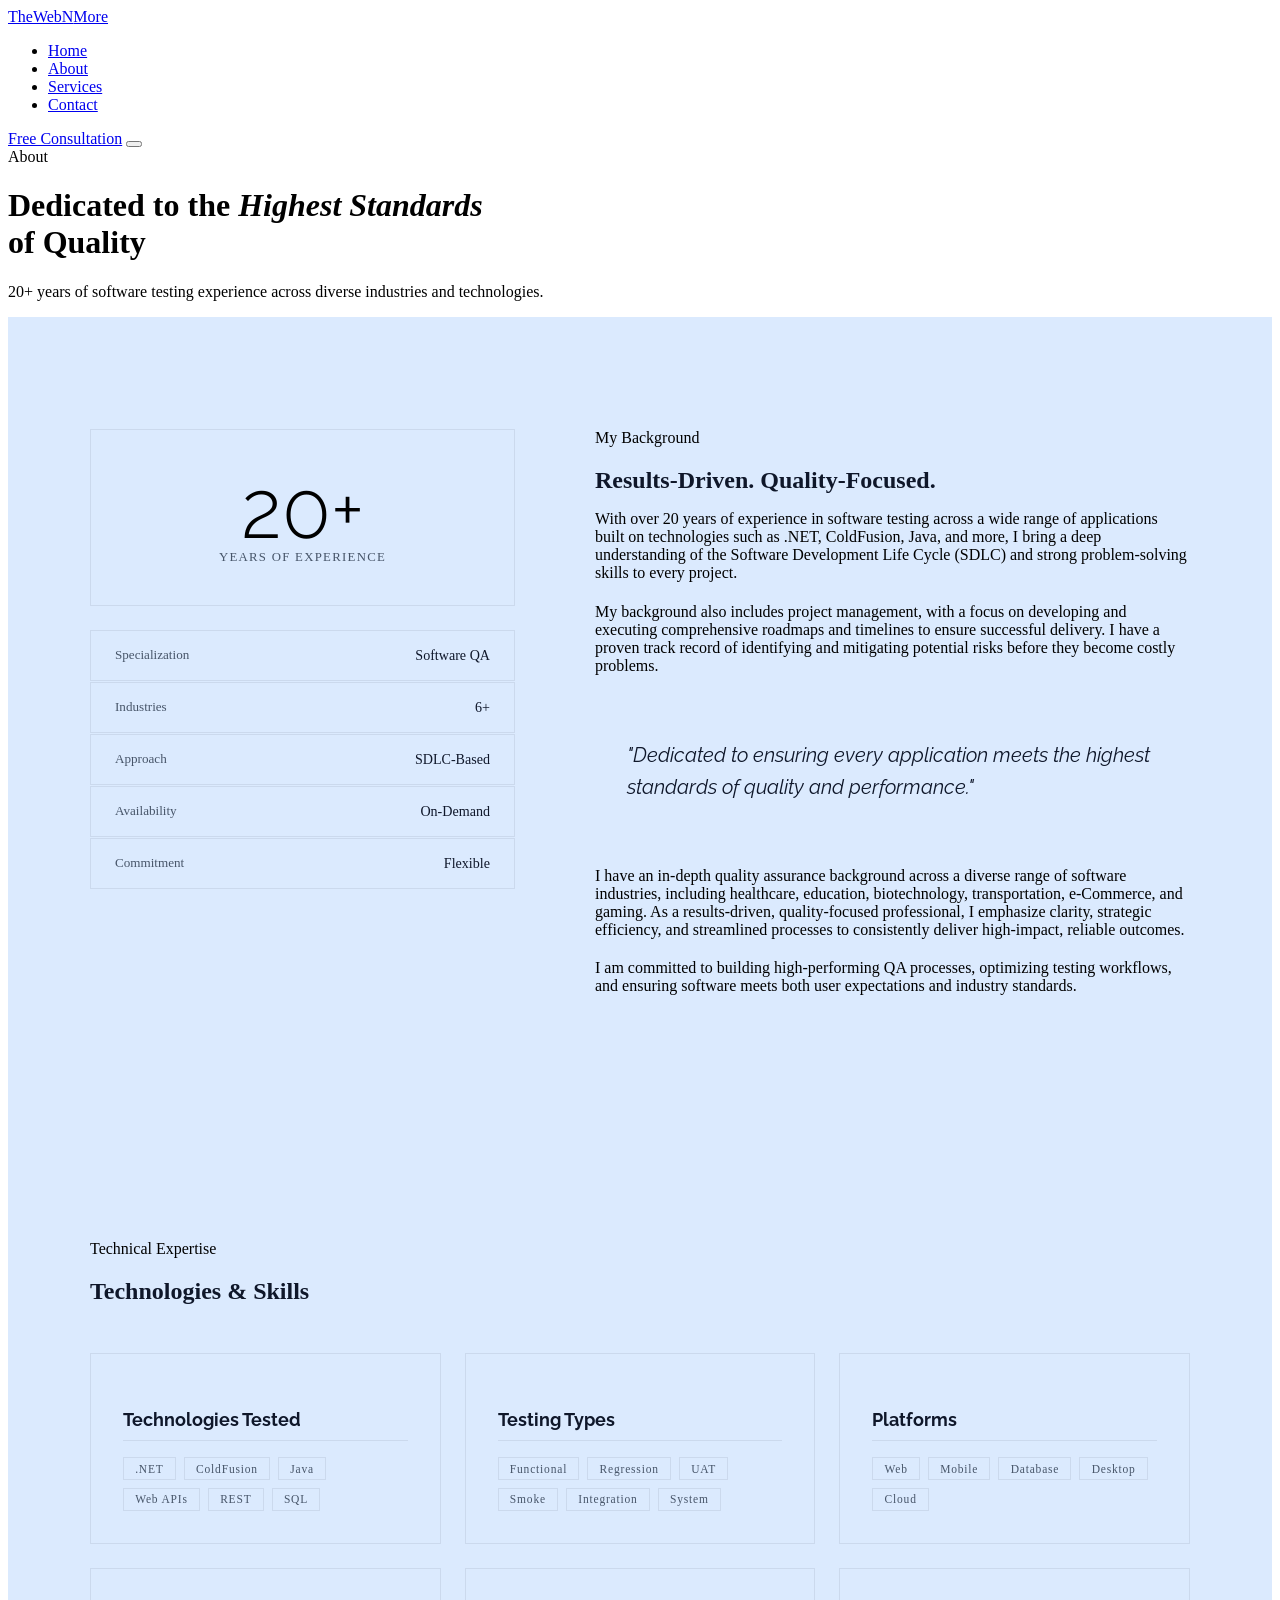
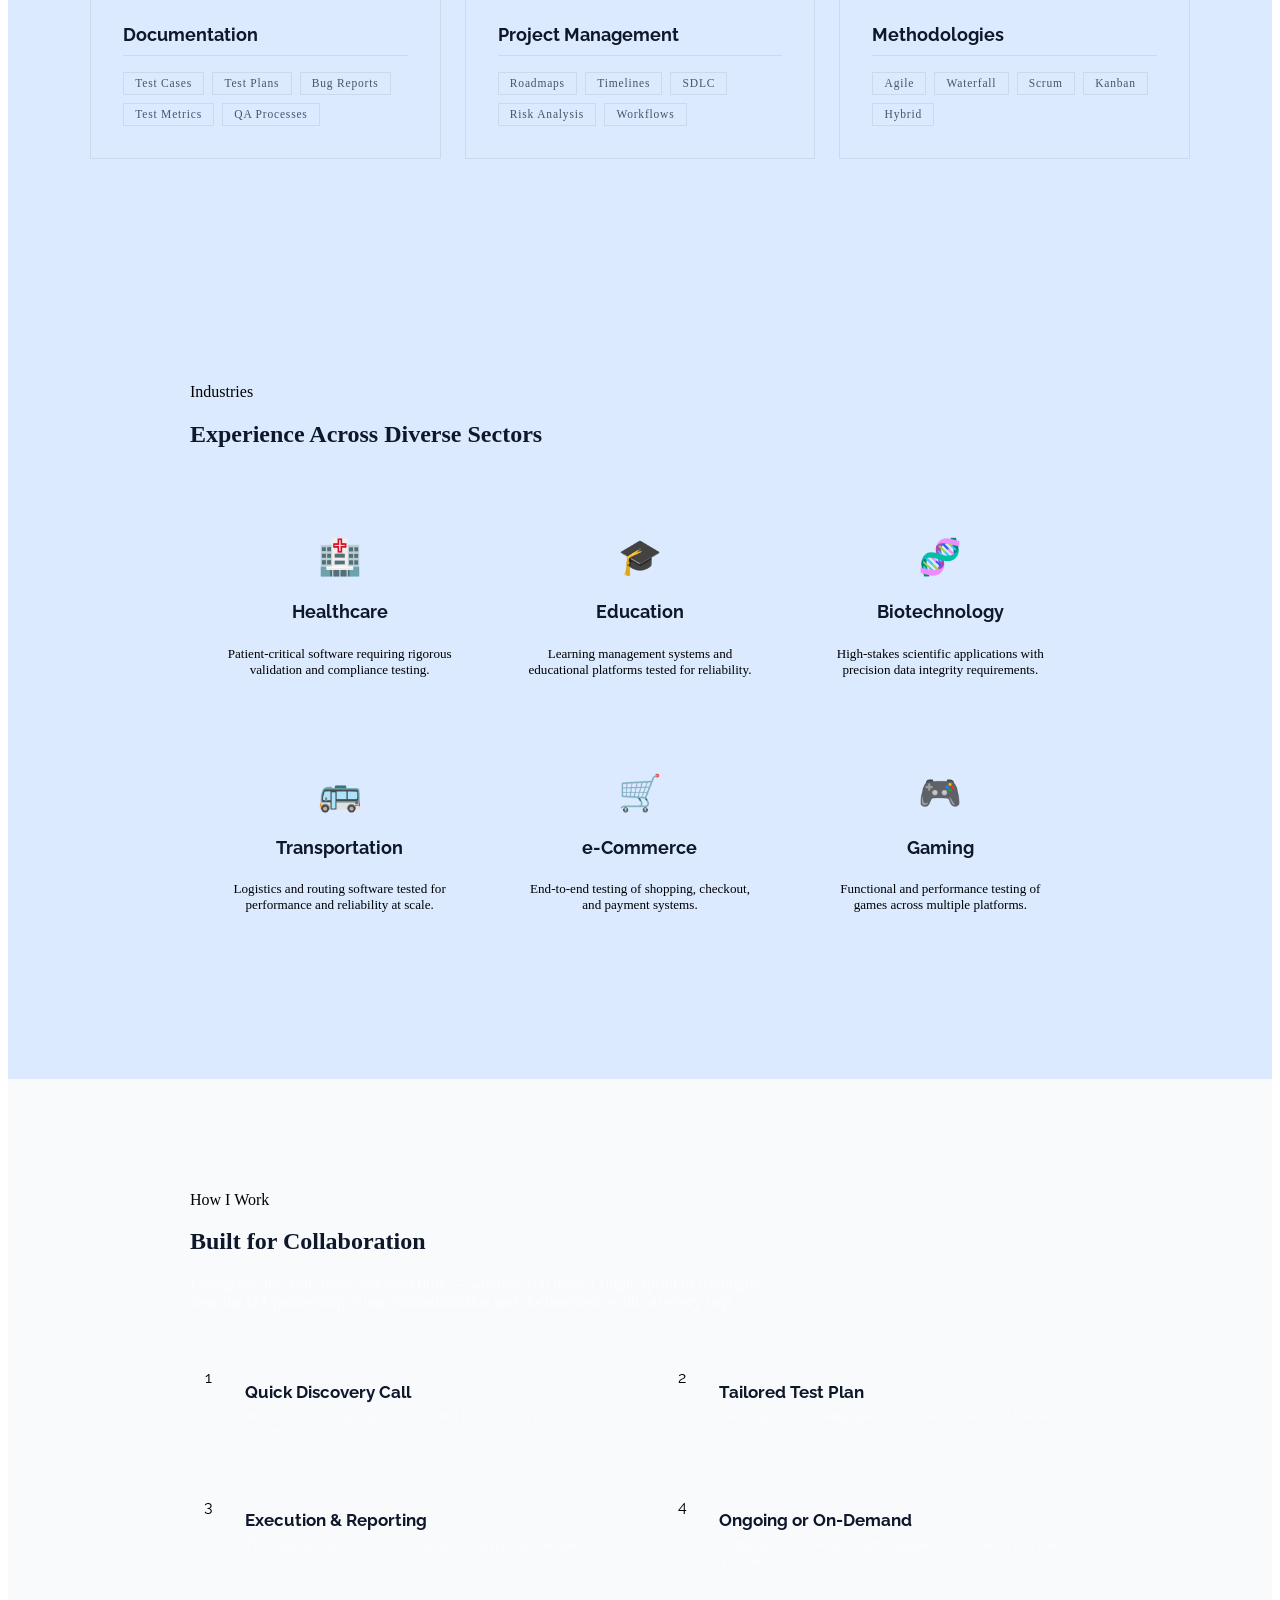
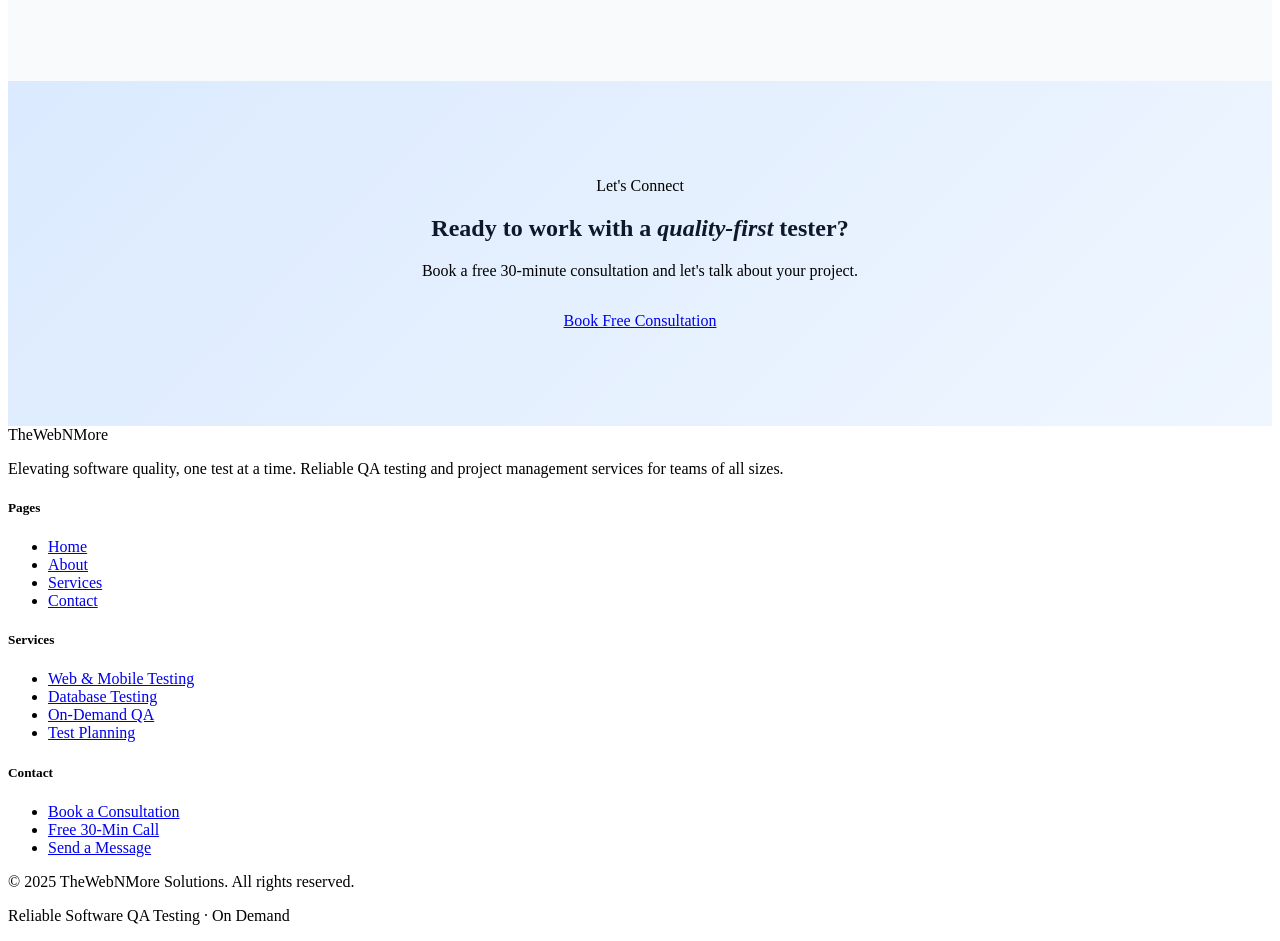
==== about.html @ 15657eac "updated" ====
<!DOCTYPE html>
<html lang="en">
<head>
  <meta charset="UTF-8"/>
  <meta name="viewport" content="width=device-width, initial-scale=1.0"/>
  <title>About | TheWebNMore Solutions</title>
  <meta name="description" content="20+ years of software QA experience across healthcare, education, biotech, e-Commerce, gaming and more."/>
  <link href="https://fonts.googleapis.com/css2?family=Raleway:ital,wght@0,300;0,400;0,600;0,700;1,300;1,400&family=Work+Sans:wght@300;400;500;600&display=swap" rel="stylesheet"/>
  <link rel="stylesheet" href="style.css"/>
  <style>

    /* ── BIO SECTION ── */
    #bio { background: #DBEAFE; padding: 7rem 5%; }
    .bio-grid {
      display: grid; grid-template-columns: 1fr 1.4fr;
      gap: 5rem; align-items: start; max-width: 1100px; margin: 0 auto;
    }
    .bio-aside { position: sticky; top: 100px; }
    .bio-badge {
      background: #DBEAFE;
      border: 1px solid rgba(15,23,42,0.08);
      padding: 2.5rem;
      text-align: center;
    }
    .bio-badge .big-num {
      font-family: 'Raleway', sans-serif;
      font-size: 5rem; font-weight: 300; color: var(--blue); line-height: 1;
    }
    .bio-badge .big-label { font-size: 0.8rem; letter-spacing: 0.1em; text-transform: uppercase; color: #475569; }
    .bio-stats { margin-top: 1.5rem; display: flex; flex-direction: column; gap: 1px; }
    .bio-stat {
      background: #DBEAFE; border: 1px solid rgba(15,23,42,0.08);
      padding: 1rem 1.5rem;
      display: flex; justify-content: space-between; align-items: center;
    }
    .bio-stat-label { font-size: 0.82rem; color: #475569; }
    .bio-stat-val { font-size: 0.88rem; font-weight: 500; color: #0F172A; }

    .bio-main h2 { color: #0F172A; margin-bottom: 0.5rem; }
    .bio-main p { margin-bottom: 1.3rem; }
    .quote-block {
      border-left: 3px solid var(--blue);
      background: #DBEAFE;
      padding: 1.5rem 2rem; margin: 2.5rem 0;
    }
    .quote-block p {
      font-family: 'Raleway', sans-serif;
      font-size: 1.25rem; font-style: italic; color: #0F172A;
      line-height: 1.6; margin: 0;
    }

    /* ── TECH / EXPERTISE ── */
    #expertise { background: #DBEAFE; padding: 7rem 5%; }
    .expertise-inner { max-width: 1100px; margin: 0 auto; }
    .exp-grid {
      display: grid; grid-template-columns: repeat(3, 1fr);
      gap: 1.5rem; margin-top: 3rem;
    }
    .exp-card {
      background: #DBEAFE;
      border: 1px solid rgba(15,23,42,0.08);
      padding: 2rem;
      transition: border-color 0.3s, box-shadow 0.3s;
    }
    .exp-card:hover { border-color: #2563EB; box-shadow: 0 4px 20px rgba(0,0,0,0.08); }
    .exp-card h4 {
      font-family: 'Raleway', sans-serif;
      font-size: 1.1rem; color: #0F172A; margin-bottom: 1rem;
      padding-bottom: 0.6rem; border-bottom: 1px solid rgba(15,23,42,0.08);
    }
    .exp-tags { display: flex; flex-wrap: wrap; gap: 0.5rem; }
    .exp-tag {
      font-size: 0.72rem; letter-spacing: 0.07em;
      background: #DBEAFE; border: 1px solid rgba(15,23,42,0.08);
      color: #475569; padding: 0.28rem 0.7rem;
    }

    /* ── INDUSTRIES ── */
    #industries { background: #DBEAFE; padding: 7rem 5%; }
    .ind-grid {
      display: grid; grid-template-columns: repeat(3, 1fr);
      gap: 1px; background: var(--border-grey);
      margin-top: 3rem; max-width: 900px;
    }
    .ind-card {
      background: #DBEAFE; padding: 2.5rem 2rem; text-align: center;
      transition: background 0.3s;
    }
    .ind-card:hover { background: #DBEAFE; }
    .ind-icon { font-size: 2.2rem; display: block; margin-bottom: 0.8rem; }
    .ind-card h4 { font-family: 'Raleway', sans-serif; font-size: 1.1rem; color: #0F172A; }
    .ind-card p { font-size: 0.82rem; margin-top: 0.4rem; }

    /* ── COLLABORATION ── */
    #collab { background: #F8FAFC; padding: 7rem 5%; }
    .collab-inner { max-width: 900px; margin: 0 auto; }
    #collab .eyebrow { color: var(--blue); }
    #collab h2 { color: #0F172A; }
    #collab .divider { background: linear-gradient(90deg, var(--blue), transparent); }
    .collab-grid { display: grid; grid-template-columns: 1fr 1fr; gap: 3rem; margin-top: 3rem; }
    .collab-item { display: flex; gap: 1.2rem; }
    .collab-dot {
      width: 36px; height: 36px; flex-shrink: 0;
      border: 1px solid var(--blue);
      display: flex; align-items: center; justify-content: center;
      font-family: 'Raleway', sans-serif; font-size: 1rem; color: var(--blue);
    }
    .collab-item h4 { font-family: 'Raleway', sans-serif; font-size: 1.05rem; color: #0F172A; margin-bottom: 0.4rem; }
    .collab-item p { font-size: 0.87rem; color: rgba(255,255,255,0.5); margin: 0; }

    /* ── CTA ── */
    .about-cta {
      background: linear-gradient(135deg, #DBEAFE, #EFF6FF);
      border-top: 1px solid var(--border);
      padding: 6rem 5%; text-align: center;
    }
    .about-cta h2 { color: #0F172A; }
    .about-cta h2 span { color: var(--blue); font-style: italic; }
    .about-cta p { margin: 1rem auto 2rem; max-width: 520px; }

    @media (max-width: 900px) {
      .bio-grid { grid-template-columns: 1fr; }
      .bio-aside { position: static; }
      .exp-grid, .ind-grid { grid-template-columns: 1fr 1fr; }
      .collab-grid { grid-template-columns: 1fr; }
    }
    @media (max-width: 600px) {
      .exp-grid, .ind-grid { grid-template-columns: 1fr; }
    }
  </style>
</head>
<body>

<!-- NAV -->
<nav id="main-nav">
  <a href="index.html" class="nav-logo">TheWebN<span>More</span></a>
  <ul class="nav-links" id="nav-links">
    <li><a href="index.html">Home</a></li>
    <li><a href="about.html" class="active">About</a></li>
    <li><a href="services.html">Services</a></li>
    <li><a href="contact.html">Contact</a></li>
  </ul>
  <a href="contact.html" class="nav-cta">Free Consultation</a>
  <button class="nav-toggle" id="nav-toggle" aria-label="Toggle menu">
    <span></span><span></span><span></span>
  </button>
</nav>

<!-- PAGE HERO -->
<div class="page-hero">
  <div class="page-hero-content container">
    <span class="eyebrow">About</span>
    <h1>Dedicated to the <em>Highest Standards</em><br>of Quality</h1>
    <p>20+ years of software testing experience across diverse industries and technologies.</p>
  </div>
</div>

<!-- BIO -->
<section id="bio">
  <div class="bio-grid">
    <div class="bio-aside fade-up">
      <div class="bio-badge">
        <div class="big-num">20+</div>
        <div class="big-label">Years of Experience</div>
      </div>
      <div class="bio-stats">
        <div class="bio-stat">
          <span class="bio-stat-label">Specialization</span>
          <span class="bio-stat-val">Software QA</span>
        </div>
        <div class="bio-stat">
          <span class="bio-stat-label">Industries</span>
          <span class="bio-stat-val">6+</span>
        </div>
        <div class="bio-stat">
          <span class="bio-stat-label">Approach</span>
          <span class="bio-stat-val">SDLC-Based</span>
        </div>
        <div class="bio-stat">
          <span class="bio-stat-label">Availability</span>
          <span class="bio-stat-val">On-Demand</span>
        </div>
        <div class="bio-stat">
          <span class="bio-stat-label">Commitment</span>
          <span class="bio-stat-val">Flexible</span>
        </div>
      </div>
    </div>

    <div class="bio-main fade-up">
      <span class="eyebrow">My Background</span>
      <h2>Results-Driven. Quality-Focused.</h2>
      <div class="divider"></div>
      <p>
        With over 20 years of experience in software testing across a wide range of applications
        built on technologies such as .NET, ColdFusion, Java, and more, I bring a deep
        understanding of the Software Development Life Cycle (SDLC) and strong problem-solving
        skills to every project.
      </p>
      <p>
        My background also includes project management, with a focus on developing and executing
        comprehensive roadmaps and timelines to ensure successful delivery. I have a proven track
        record of identifying and mitigating potential risks before they become costly problems.
      </p>
      <div class="quote-block">
        <p>"Dedicated to ensuring every application meets the highest standards of quality and performance."</p>
      </div>
      <p>
        I have an in-depth quality assurance background across a diverse range of software
        industries, including healthcare, education, biotechnology, transportation, e-Commerce,
        and gaming. As a results-driven, quality-focused professional, I emphasize clarity,
        strategic efficiency, and streamlined processes to consistently deliver high-impact,
        reliable outcomes.
      </p>
      <p>
        I am committed to building high-performing QA processes, optimizing testing workflows,
        and ensuring software meets both user expectations and industry standards.
      </p>
    </div>
  </div>
</section>

<!-- EXPERTISE -->
<section id="expertise">
  <div class="expertise-inner">
    <span class="eyebrow">Technical Expertise</span>
    <h2 style="color:#0F172A;">Technologies &amp; Skills</h2>
    <div class="divider"></div>
    <div class="exp-grid">
      <div class="exp-card fade-up">
        <h4>Technologies Tested</h4>
        <div class="exp-tags">
          <span class="exp-tag">.NET</span>
          <span class="exp-tag">ColdFusion</span>
          <span class="exp-tag">Java</span>
          <span class="exp-tag">Web APIs</span>
          <span class="exp-tag">REST</span>
          <span class="exp-tag">SQL</span>
        </div>
      </div>
      <div class="exp-card fade-up">
        <h4>Testing Types</h4>
        <div class="exp-tags">
          <span class="exp-tag">Functional</span>
          <span class="exp-tag">Regression</span>
          <span class="exp-tag">UAT</span>
          <span class="exp-tag">Smoke</span>
          <span class="exp-tag">Integration</span>
          <span class="exp-tag">System</span>
        </div>
      </div>
      <div class="exp-card fade-up">
        <h4>Platforms</h4>
        <div class="exp-tags">
          <span class="exp-tag">Web</span>
          <span class="exp-tag">Mobile</span>
          <span class="exp-tag">Database</span>
          <span class="exp-tag">Desktop</span>
          <span class="exp-tag">Cloud</span>
        </div>
      </div>
      <div class="exp-card fade-up">
        <h4>Documentation</h4>
        <div class="exp-tags">
          <span class="exp-tag">Test Cases</span>
          <span class="exp-tag">Test Plans</span>
          <span class="exp-tag">Bug Reports</span>
          <span class="exp-tag">Test Metrics</span>
          <span class="exp-tag">QA Processes</span>
        </div>
      </div>
      <div class="exp-card fade-up">
        <h4>Project Management</h4>
        <div class="exp-tags">
          <span class="exp-tag">Roadmaps</span>
          <span class="exp-tag">Timelines</span>
          <span class="exp-tag">SDLC</span>
          <span class="exp-tag">Risk Analysis</span>
          <span class="exp-tag">Workflows</span>
        </div>
      </div>
      <div class="exp-card fade-up">
        <h4>Methodologies</h4>
        <div class="exp-tags">
          <span class="exp-tag">Agile</span>
          <span class="exp-tag">Waterfall</span>
          <span class="exp-tag">Scrum</span>
          <span class="exp-tag">Kanban</span>
          <span class="exp-tag">Hybrid</span>
        </div>
      </div>
    </div>
  </div>
</section>

<!-- INDUSTRIES -->
<section id="industries">
  <div style="max-width:900px; margin:0 auto;">
    <span class="eyebrow">Industries</span>
    <h2 style="color:#0F172A;">Experience Across Diverse Sectors</h2>
    <div class="divider"></div>
    <div class="ind-grid fade-up">
      <div class="ind-card">
        <span class="ind-icon">🏥</span>
        <h4>Healthcare</h4>
        <p>Patient-critical software requiring rigorous validation and compliance testing.</p>
      </div>
      <div class="ind-card">
        <span class="ind-icon">🎓</span>
        <h4>Education</h4>
        <p>Learning management systems and educational platforms tested for reliability.</p>
      </div>
      <div class="ind-card">
        <span class="ind-icon">🧬</span>
        <h4>Biotechnology</h4>
        <p>High-stakes scientific applications with precision data integrity requirements.</p>
      </div>
      <div class="ind-card">
        <span class="ind-icon">🚌</span>
        <h4>Transportation</h4>
        <p>Logistics and routing software tested for performance and reliability at scale.</p>
      </div>
      <div class="ind-card">
        <span class="ind-icon">🛒</span>
        <h4>e-Commerce</h4>
        <p>End-to-end testing of shopping, checkout, and payment systems.</p>
      </div>
      <div class="ind-card">
        <span class="ind-icon">🎮</span>
        <h4>Gaming</h4>
        <p>Functional and performance testing of games across multiple platforms.</p>
      </div>
    </div>
  </div>
</section>

<!-- COLLABORATION -->
<section id="collab">
  <div class="collab-inner">
    <span class="eyebrow">How I Work</span>
    <h2>Built for Collaboration</h2>
    <div class="divider"></div>
    <p style="color:rgba(255,255,255,0.6); max-width:580px;">
      I integrate into your team and workflow — whether you need a single sprint of testing
      or ongoing QA partnership. Clear communication and documented results at every step.
    </p>
    <div class="collab-grid fade-up">
      <div class="collab-item">
        <div class="collab-dot">1</div>
        <div>
          <h4>Quick Discovery Call</h4>
          <p>We discuss your app, goals, stack, and how QA fits into your current process.</p>
        </div>
      </div>
      <div class="collab-item">
        <div class="collab-dot">2</div>
        <div>
          <h4>Tailored Test Plan</h4>
          <p>I develop a test strategy specific to your product and risk areas.</p>
        </div>
      </div>
      <div class="collab-item">
        <div class="collab-dot">3</div>
        <div>
          <h4>Execution &amp; Reporting</h4>
          <p>Thorough testing with clear, actionable bug reports and metrics.</p>
        </div>
      </div>
      <div class="collab-item">
        <div class="collab-dot">4</div>
        <div>
          <h4>Ongoing or On-Demand</h4>
          <p>Continue with weekly/monthly support or call when you need it. You choose.</p>
        </div>
      </div>
    </div>
  </div>
</section>

<!-- CTA -->
<div class="about-cta">
  <span class="eyebrow">Let's Connect</span>
  <h2>Ready to work with a <span>quality-first</span> tester?</h2>
  <p>Book a free 30-minute consultation and let's talk about your project.</p>
  <a href="contact.html" class="btn btn-gold">Book Free Consultation</a>
</div>

<!-- FOOTER -->
<footer>
  <div class="footer-top">
    <div class="footer-brand">
      <div class="nav-logo">TheWebN<span>More</span></div>
      <p>Elevating software quality, one test at a time. Reliable QA testing and project management services for teams of all sizes.</p>
    </div>
    <div class="footer-col">
      <h5>Pages</h5>
      <ul>
        <li><a href="index.html">Home</a></li>
        <li><a href="about.html">About</a></li>
        <li><a href="services.html">Services</a></li>
        <li><a href="contact.html">Contact</a></li>
      </ul>
    </div>
    <div class="footer-col">
      <h5>Services</h5>
      <ul>
        <li><a href="services.html">Web &amp; Mobile Testing</a></li>
        <li><a href="services.html">Database Testing</a></li>
        <li><a href="services.html">On-Demand QA</a></li>
        <li><a href="services.html">Test Planning</a></li>
      </ul>
    </div>
    <div class="footer-col">
      <h5>Contact</h5>
      <ul>
        <li><a href="contact.html">Book a Consultation</a></li>
        <li><a href="contact.html">Free 30-Min Call</a></li>
        <li><a href="contact.html">Send a Message</a></li>
      </ul>
    </div>
  </div>
  <div class="footer-bottom">
    <p>© 2025 TheWebNMore Solutions. All rights reserved.</p>
    <p>Reliable Software QA Testing · On Demand</p>
  </div>
</footer>

<script>
  window.addEventListener('scroll', () => {
    document.getElementById('main-nav').classList.toggle('scrolled', window.scrollY > 30);
  });
  document.getElementById('nav-toggle').addEventListener('click', () => {
    document.getElementById('nav-links').classList.toggle('open');
  });
  const obs = new IntersectionObserver(entries => {
    entries.forEach(e => { if (e.isIntersecting) e.target.classList.add('visible'); });
  }, { threshold: 0.1 });
  document.querySelectorAll('.fade-up').forEach(el => obs.observe(el));
</script>
</body>
</html>
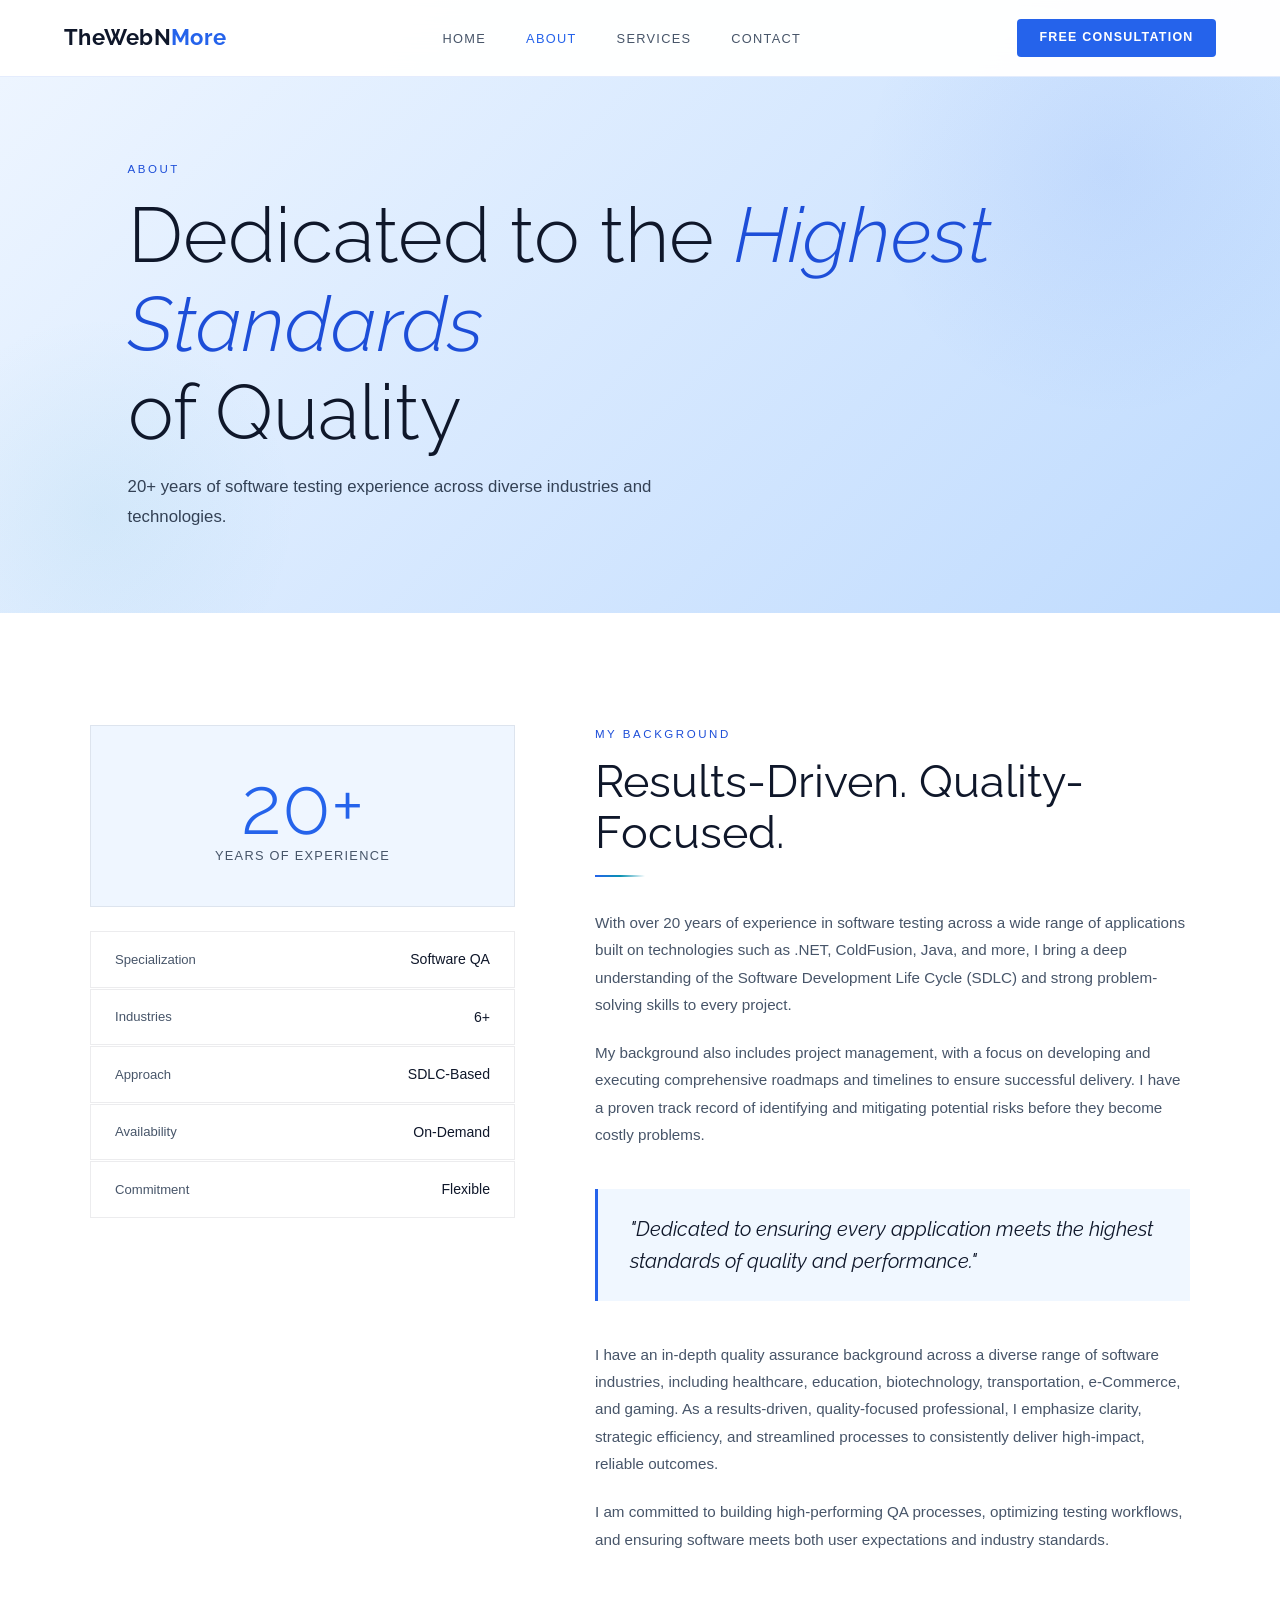
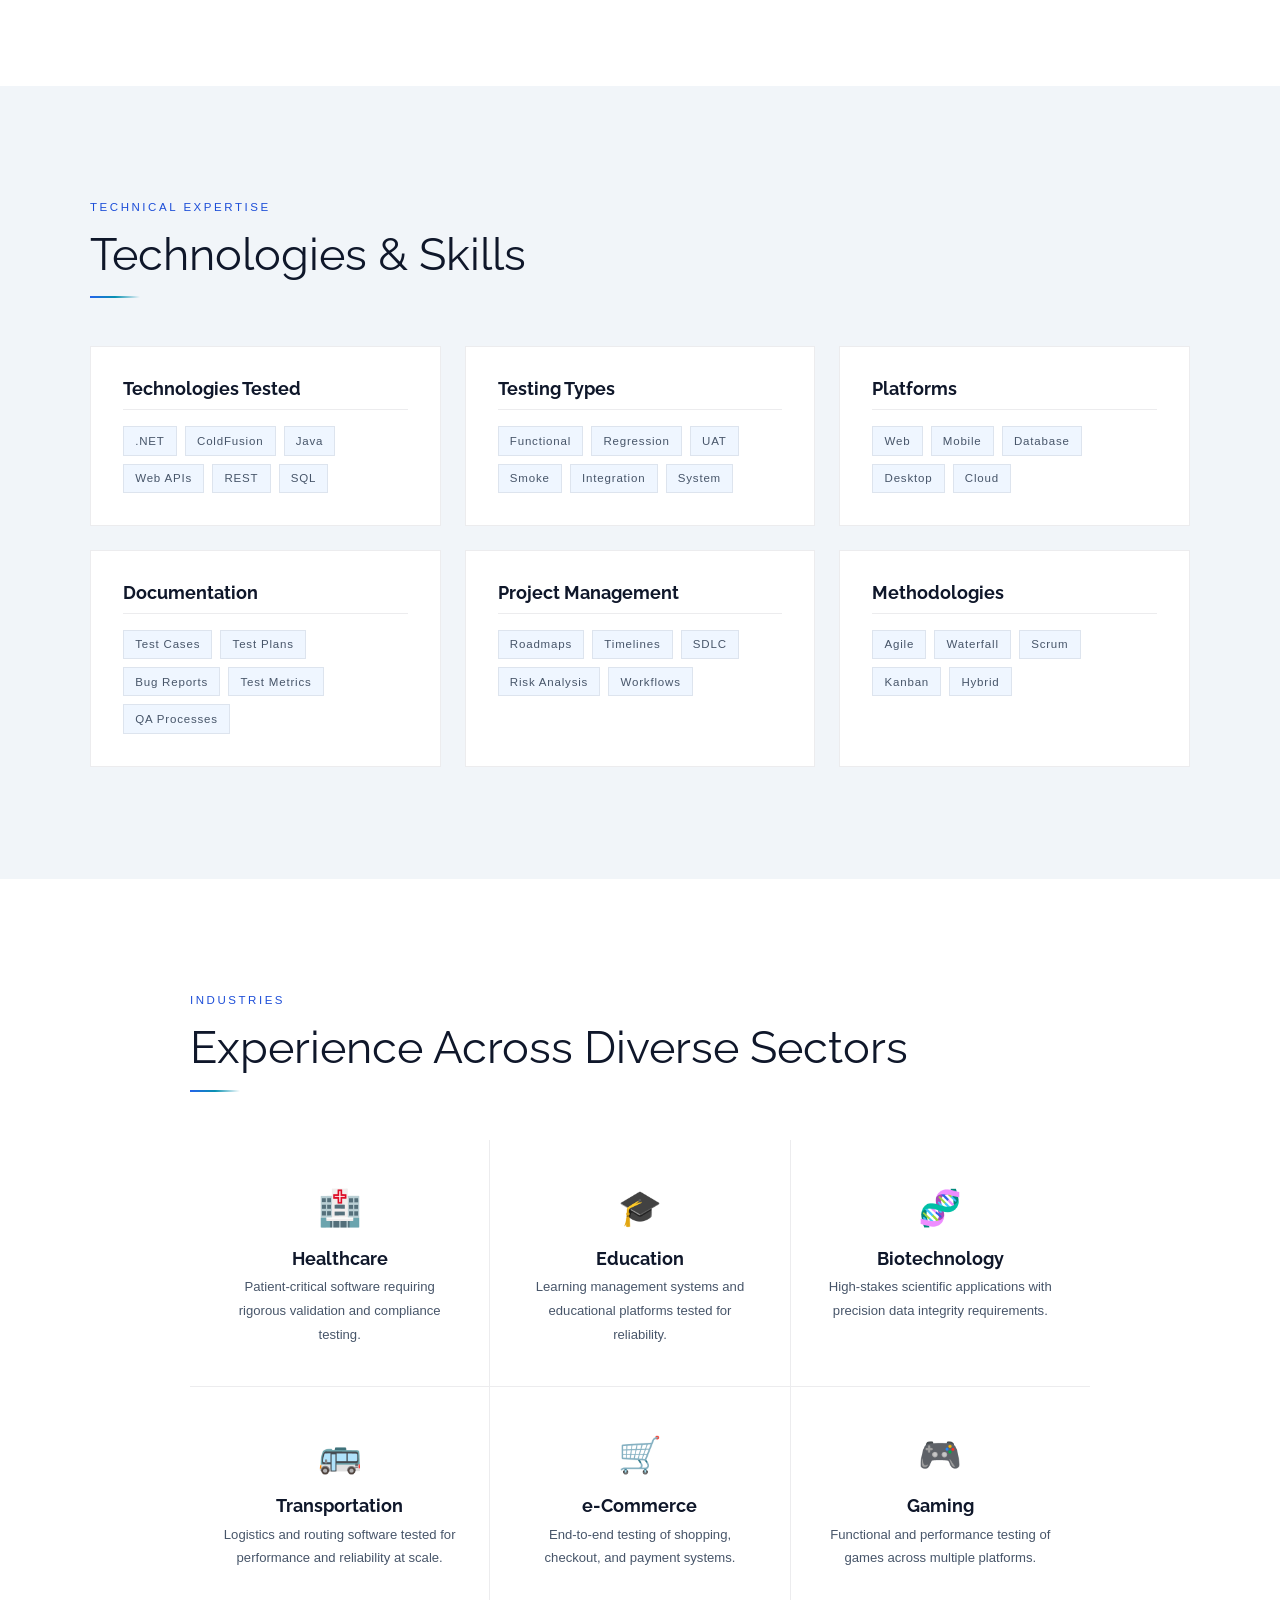
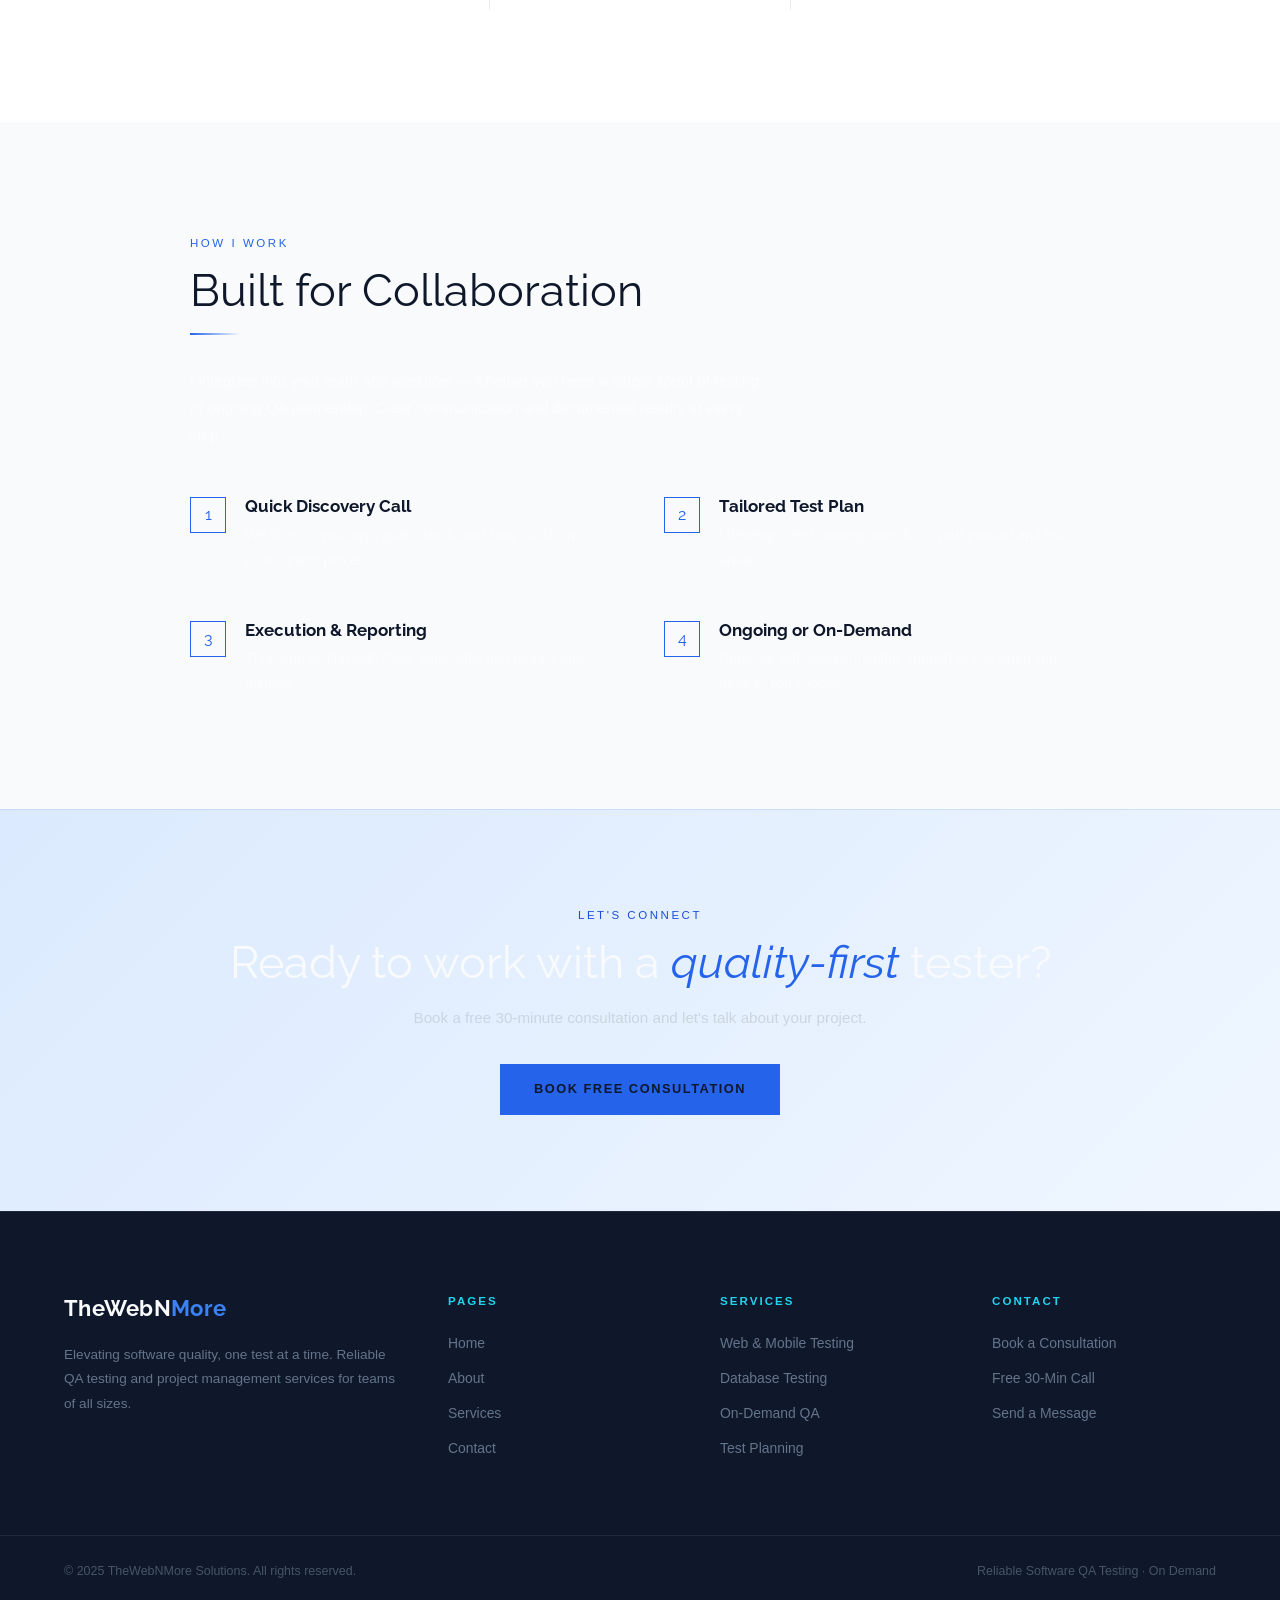
==== commit f3626f39: "Update site" ====
--- a/about.html
+++ b/about.html
@@ -10,14 +10,14 @@
   <style>
 
     /* ── BIO SECTION ── */
-    #bio { background: #DBEAFE; padding: 7rem 5%; }
+    #bio { background: #FFFFFF; padding: 7rem 5%; }
     .bio-grid {
       display: grid; grid-template-columns: 1fr 1.4fr;
       gap: 5rem; align-items: start; max-width: 1100px; margin: 0 auto;
     }
     .bio-aside { position: sticky; top: 100px; }
     .bio-badge {
-      background: #DBEAFE;
+      background: #EFF6FF;
       border: 1px solid rgba(15,23,42,0.08);
       padding: 2.5rem;
       text-align: center;
@@ -29,7 +29,7 @@
     .bio-badge .big-label { font-size: 0.8rem; letter-spacing: 0.1em; text-transform: uppercase; color: #475569; }
     .bio-stats { margin-top: 1.5rem; display: flex; flex-direction: column; gap: 1px; }
     .bio-stat {
-      background: #DBEAFE; border: 1px solid rgba(15,23,42,0.08);
+      background: #FFFFFF; border: 1px solid rgba(15,23,42,0.08);
       padding: 1rem 1.5rem;
       display: flex; justify-content: space-between; align-items: center;
     }
@@ -40,7 +40,7 @@
     .bio-main p { margin-bottom: 1.3rem; }
     .quote-block {
       border-left: 3px solid var(--blue);
-      background: #DBEAFE;
+      background: #F0F7FF;
       padding: 1.5rem 2rem; margin: 2.5rem 0;
     }
     .quote-block p {
@@ -50,14 +50,14 @@
     }
 
     /* ── TECH / EXPERTISE ── */
-    #expertise { background: #DBEAFE; padding: 7rem 5%; }
+    #expertise { background: #F1F5F9; padding: 7rem 5%; }
     .expertise-inner { max-width: 1100px; margin: 0 auto; }
     .exp-grid {
       display: grid; grid-template-columns: repeat(3, 1fr);
       gap: 1.5rem; margin-top: 3rem;
     }
     .exp-card {
-      background: #DBEAFE;
+      background: #FFFFFF;
       border: 1px solid rgba(15,23,42,0.08);
       padding: 2rem;
       transition: border-color 0.3s, box-shadow 0.3s;
@@ -71,22 +71,22 @@
     .exp-tags { display: flex; flex-wrap: wrap; gap: 0.5rem; }
     .exp-tag {
       font-size: 0.72rem; letter-spacing: 0.07em;
-      background: #DBEAFE; border: 1px solid rgba(15,23,42,0.08);
+      background: #EFF6FF; border: 1px solid rgba(15,23,42,0.08);
       color: #475569; padding: 0.28rem 0.7rem;
     }
 
     /* ── INDUSTRIES ── */
-    #industries { background: #DBEAFE; padding: 7rem 5%; }
+    #industries { background: #FFFFFF; padding: 7rem 5%; }
     .ind-grid {
       display: grid; grid-template-columns: repeat(3, 1fr);
       gap: 1px; background: var(--border-grey);
       margin-top: 3rem; max-width: 900px;
     }
     .ind-card {
-      background: #DBEAFE; padding: 2.5rem 2rem; text-align: center;
+      background: #FFFFFF; padding: 2.5rem 2rem; text-align: center;
       transition: background 0.3s;
     }
-    .ind-card:hover { background: #DBEAFE; }
+    .ind-card:hover { background: #F0F7FF; }
     .ind-icon { font-size: 2.2rem; display: block; margin-bottom: 0.8rem; }
     .ind-card h4 { font-family: 'Raleway', sans-serif; font-size: 1.1rem; color: #0F172A; }
     .ind-card p { font-size: 0.82rem; margin-top: 0.4rem; }
@@ -114,9 +114,9 @@
       border-top: 1px solid var(--border);
       padding: 6rem 5%; text-align: center;
     }
-    .about-cta h2 { color: #0F172A; }
+    .about-cta h2 { color: #F8FAFC; }
     .about-cta h2 span { color: var(--blue); font-style: italic; }
-    .about-cta p { margin: 1rem auto 2rem; max-width: 520px; }
+    .about-cta p { color: #CBD5E1; margin: 1rem auto 2rem; max-width: 520px; }
 
     @media (max-width: 900px) {
       .bio-grid { grid-template-columns: 1fr; }
--- a/style.css
+++ b/style.css
@@ -0,0 +1,141 @@
+/* ── RESET & BASE ── */
+*, *::before, *::after { margin: 0; padding: 0; box-sizing: border-box; }
+
+:root {
+  --blue:        #2563EB;
+  --blue-light:  #3B82F6;
+  --blue-dim:    rgba(37,99,235,0.12);
+  --cyan:        #0891B2;
+  --cyan-dim:    rgba(8,145,178,0.10);
+  --bg:          #F8FAFC;
+  --bg2:         #EFF6FF;
+  --bg3:         #E0EFFE;
+  --text:        #0F172A;
+  --muted:       #475569;
+  --muted2:      #64748B;
+  --border:      rgba(37,99,235,0.15);
+  --border-grey: rgba(15,23,42,0.08);
+  --shadow:      0 4px 30px rgba(0,0,0,0.08);
+  --shadow-lg:   0 12px 50px rgba(0,0,0,0.12);
+}
+
+html { scroll-behavior: smooth; }
+
+body {
+  font-family: 'Work Sans', sans-serif;
+  background: var(--bg);
+  color: var(--text);
+  overflow-x: hidden;
+  line-height: 1.6;
+}
+
+h1, h2, h3, h4 { font-family: 'Raleway', sans-serif; line-height: 1.15; color: #0F172A; }
+h1 { font-size: clamp(2.6rem, 6vw, 5rem); font-weight: 300; }
+h2 { font-size: clamp(1.8rem, 4vw, 2.8rem); font-weight: 400; }
+h3 { font-size: 1.35rem; font-weight: 600; }
+p  { font-size: 0.95rem; color: #475569; line-height: 1.8; }
+
+a { text-decoration: none; color: inherit; }
+
+.container   { max-width: 1140px; margin: 0 auto; padding: 0 5%; }
+.centered    { text-align: center; }
+.section-pad { padding: 7rem 5%; }
+
+.eyebrow {
+  font-size: 0.72rem; letter-spacing: 0.22em; text-transform: uppercase;
+  color: #1D4ED8; margin-bottom: 0.8rem; display: block;
+  font-family: 'Work Sans', sans-serif;
+}
+.divider {
+  width: 50px; height: 2px;
+  background: linear-gradient(90deg, #2563EB, #0891B2, transparent);
+  margin: 1rem 0 2rem;
+}
+.divider.centered { margin: 1rem auto 2rem; }
+
+.fade-up { opacity: 0; transform: translateY(28px); transition: opacity 0.7s ease, transform 0.7s ease; }
+.fade-up.visible { opacity: 1; transform: translateY(0); }
+
+/* BUTTONS */
+.btn {
+  display: inline-block; padding: 0.85rem 2rem;
+  font-size: 0.8rem; letter-spacing: 0.12em; text-transform: uppercase;
+  font-family: 'Work Sans', sans-serif; font-weight: 600;
+  transition: all 0.28s; cursor: pointer; border: none;
+}
+.btn-gold { background: var(--blue); color: var(--text); border: 2px solid var(--blue); }
+.btn-gold:hover { background: var(--blue-light); border-color: var(--blue-light); }
+.btn-outline { background: transparent; color: var(--blue); border: 2px solid var(--blue); }
+.btn-outline:hover { background: var(--blue); color: var(--text); }
+.btn-white { background: #0F172A; color: #F8FAFC; border: 2px solid #0F172A; }
+.btn-white:hover { background: transparent; color: #0F172A; }
+
+/* NAV */
+nav {
+  position: fixed; top: 0; left: 0; right: 0; z-index: 200;
+  display: flex; align-items: center; justify-content: space-between;
+  padding: 1.2rem 5%;
+  background: rgba(255,255,255,0.97);
+  backdrop-filter: blur(20px);
+  border-bottom: 1px solid rgba(37,99,235,0.12);
+  transition: box-shadow 0.3s;
+}
+nav.scrolled { box-shadow: 0 2px 16px rgba(37,99,235,0.1); }
+
+.nav-logo { font-family: 'Raleway', sans-serif; font-size: 1.35rem; font-weight: 700; color: #0F172A; letter-spacing: 0.02em; }
+.nav-logo span { color: #2563EB; }
+
+.nav-links { display: flex; gap: 2.5rem; list-style: none; }
+.nav-links a { font-size: 0.8rem; letter-spacing: 0.1em; text-transform: uppercase; color: #475569; transition: color 0.25s; font-family: 'Work Sans', sans-serif; }
+.nav-links a:hover, .nav-links a.active { color: #2563EB; }
+
+.nav-cta { background: #2563EB; color: #FFFFFF; padding: 0.55rem 1.4rem; font-size: 0.78rem; letter-spacing: 0.1em; text-transform: uppercase; font-family: 'Work Sans', sans-serif; font-weight: 600; transition: all 0.28s; border-radius: 4px; }
+.nav-cta:hover { background: #1D4ED8; }
+
+.nav-toggle { display: none; flex-direction: column; gap: 5px; cursor: pointer; background: none; border: none; padding: 4px; }
+.nav-toggle span { display: block; width: 24px; height: 2px; background: #0F172A; transition: all 0.3s; }
+
+/* PAGE HERO */
+.page-hero {
+  padding: 10rem 5% 5rem;
+  background: linear-gradient(135deg, #EFF6FF 0%, #BFDBFE 100%);
+  position: relative; overflow: hidden;
+}
+.page-hero::before {
+  content: ''; position: absolute; right: -80px; top: -80px;
+  width: 500px; height: 500px; border-radius: 50%;
+  background: radial-gradient(circle, rgba(37,99,235,0.08) 0%, transparent 70%);
+}
+.page-hero::after {
+  content: ''; position: absolute; left: -100px; bottom: -100px;
+  width: 400px; height: 400px; border-radius: 50%;
+  background: radial-gradient(circle, rgba(8,145,178,0.06) 0%, transparent 70%);
+}
+.page-hero-content { position: relative; z-index: 1; }
+.page-hero h1 { color: #0F172A; }
+.page-hero h1 em { font-style: italic; color: #1D4ED8; font-weight: 300; }
+.page-hero p { font-size: 1.05rem; max-width: 560px; margin-top: 1rem; color: #334155; }
+
+/* FOOTER */
+footer { background: #0F172A; border-top: 1px solid rgba(255,255,255,0.08); color: #94A3B8; }
+.footer-top { display: grid; grid-template-columns: 1.5fr 1fr 1fr 1fr; gap: 3rem; padding: 5rem 5% 4rem; }
+.footer-brand .nav-logo { color: #F8FAFC; }
+.footer-brand .nav-logo span { color: #3B82F6; }
+.footer-brand p { font-size: 0.85rem; color: #64748B; line-height: 1.8; margin-top: 1rem; }
+.footer-col h5 { font-family: 'Work Sans', sans-serif; font-size: 0.72rem; letter-spacing: 0.18em; text-transform: uppercase; color: #22D3EE; margin-bottom: 1.2rem; font-weight: 600; }
+.footer-col ul { list-style: none; }
+.footer-col ul li { margin-bottom: 0.6rem; }
+.footer-col ul li a { font-size: 0.87rem; color: #64748B; transition: color 0.25s; }
+.footer-col ul li a:hover { color: #60A5FA; }
+.footer-bottom { border-top: 1px solid rgba(255,255,255,0.08); padding: 1.5rem 5%; display: flex; align-items: center; justify-content: space-between; flex-wrap: wrap; gap: 1rem; }
+.footer-bottom p { font-size: 0.78rem; color: #475569; }
+
+/* RESPONSIVE */
+@media (max-width: 900px) { .footer-top { grid-template-columns: 1fr 1fr; } }
+@media (max-width: 768px) {
+  .nav-links, .nav-cta { display: none; }
+  .nav-toggle { display: flex; }
+  .nav-links.open { display: flex; flex-direction: column; position: fixed; top: 65px; left: 0; right: 0; background: var(--bg); padding: 2rem 5%; border-bottom: 1px solid rgba(37,99,235,0.12); gap: 1.5rem; z-index: 199; }
+  .nav-links.open + .nav-cta { display: block; }
+  .footer-top { grid-template-columns: 1fr; gap: 2rem; }
+}
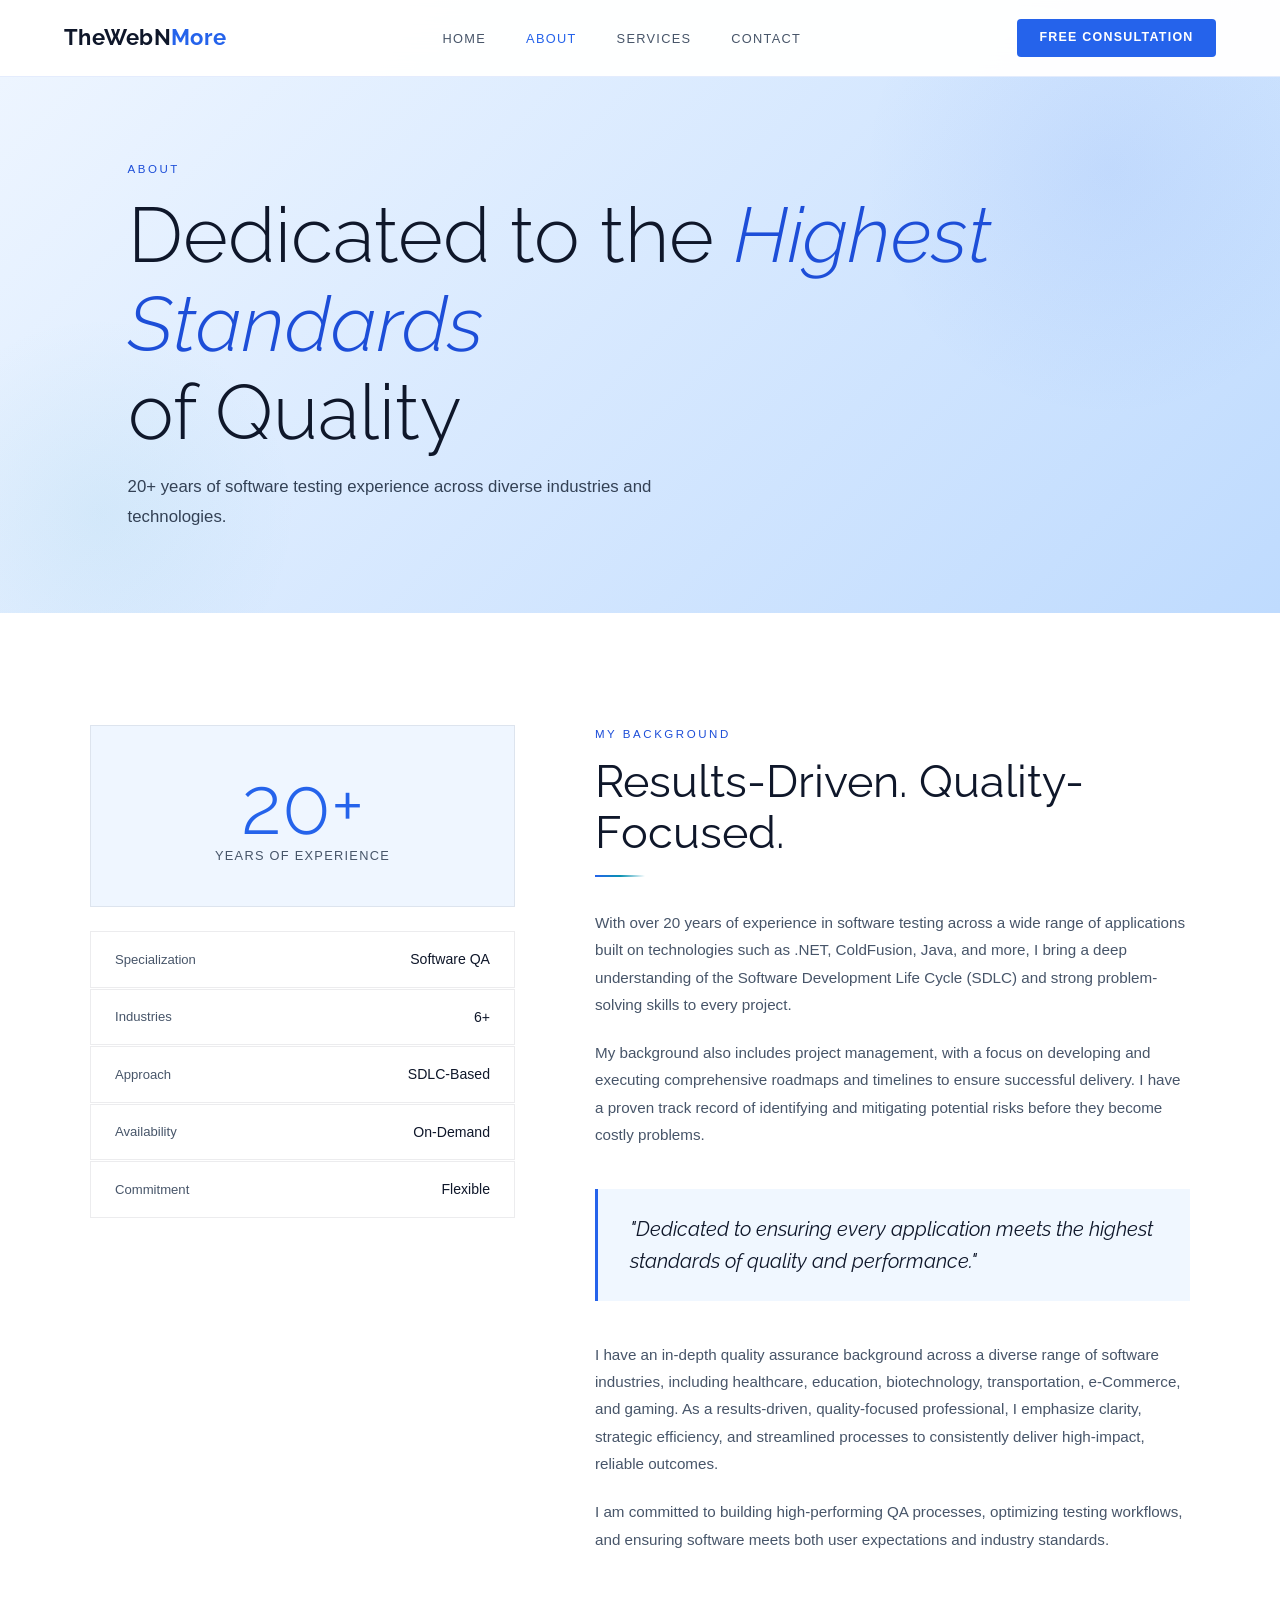
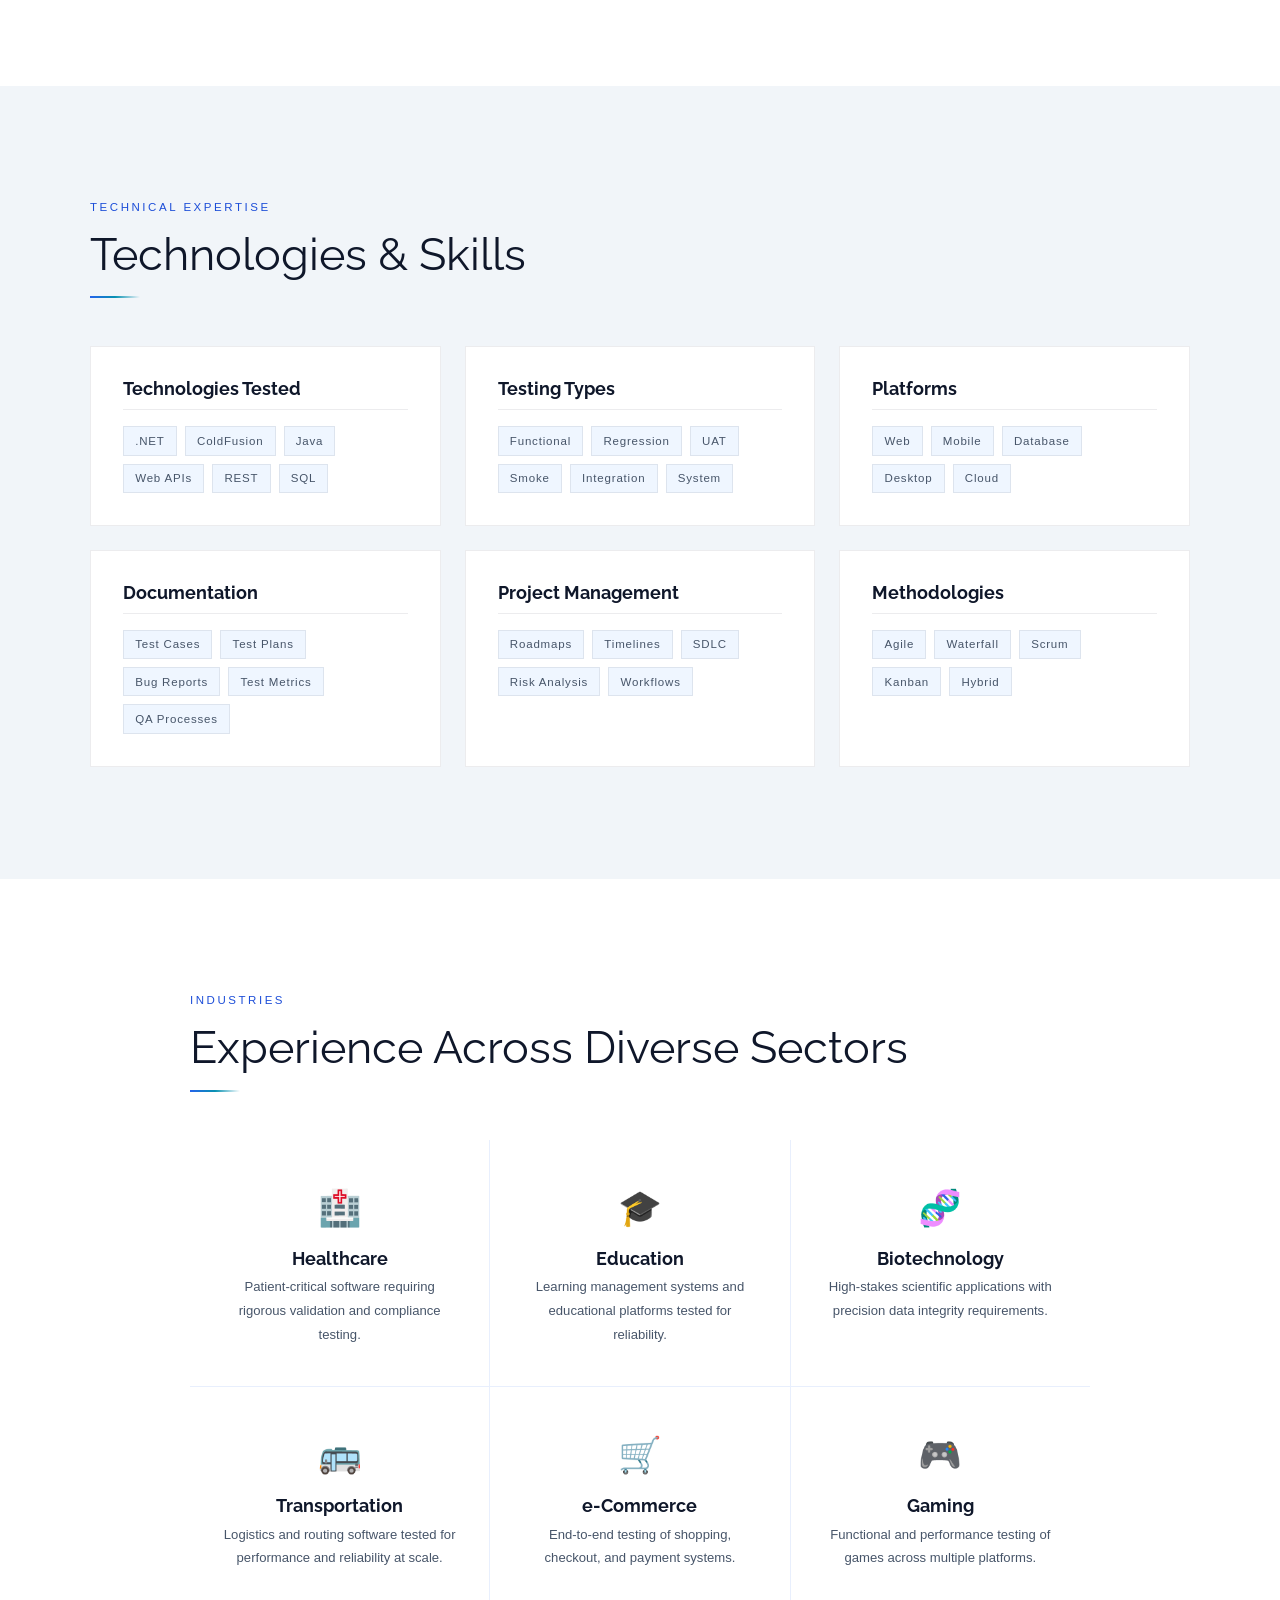
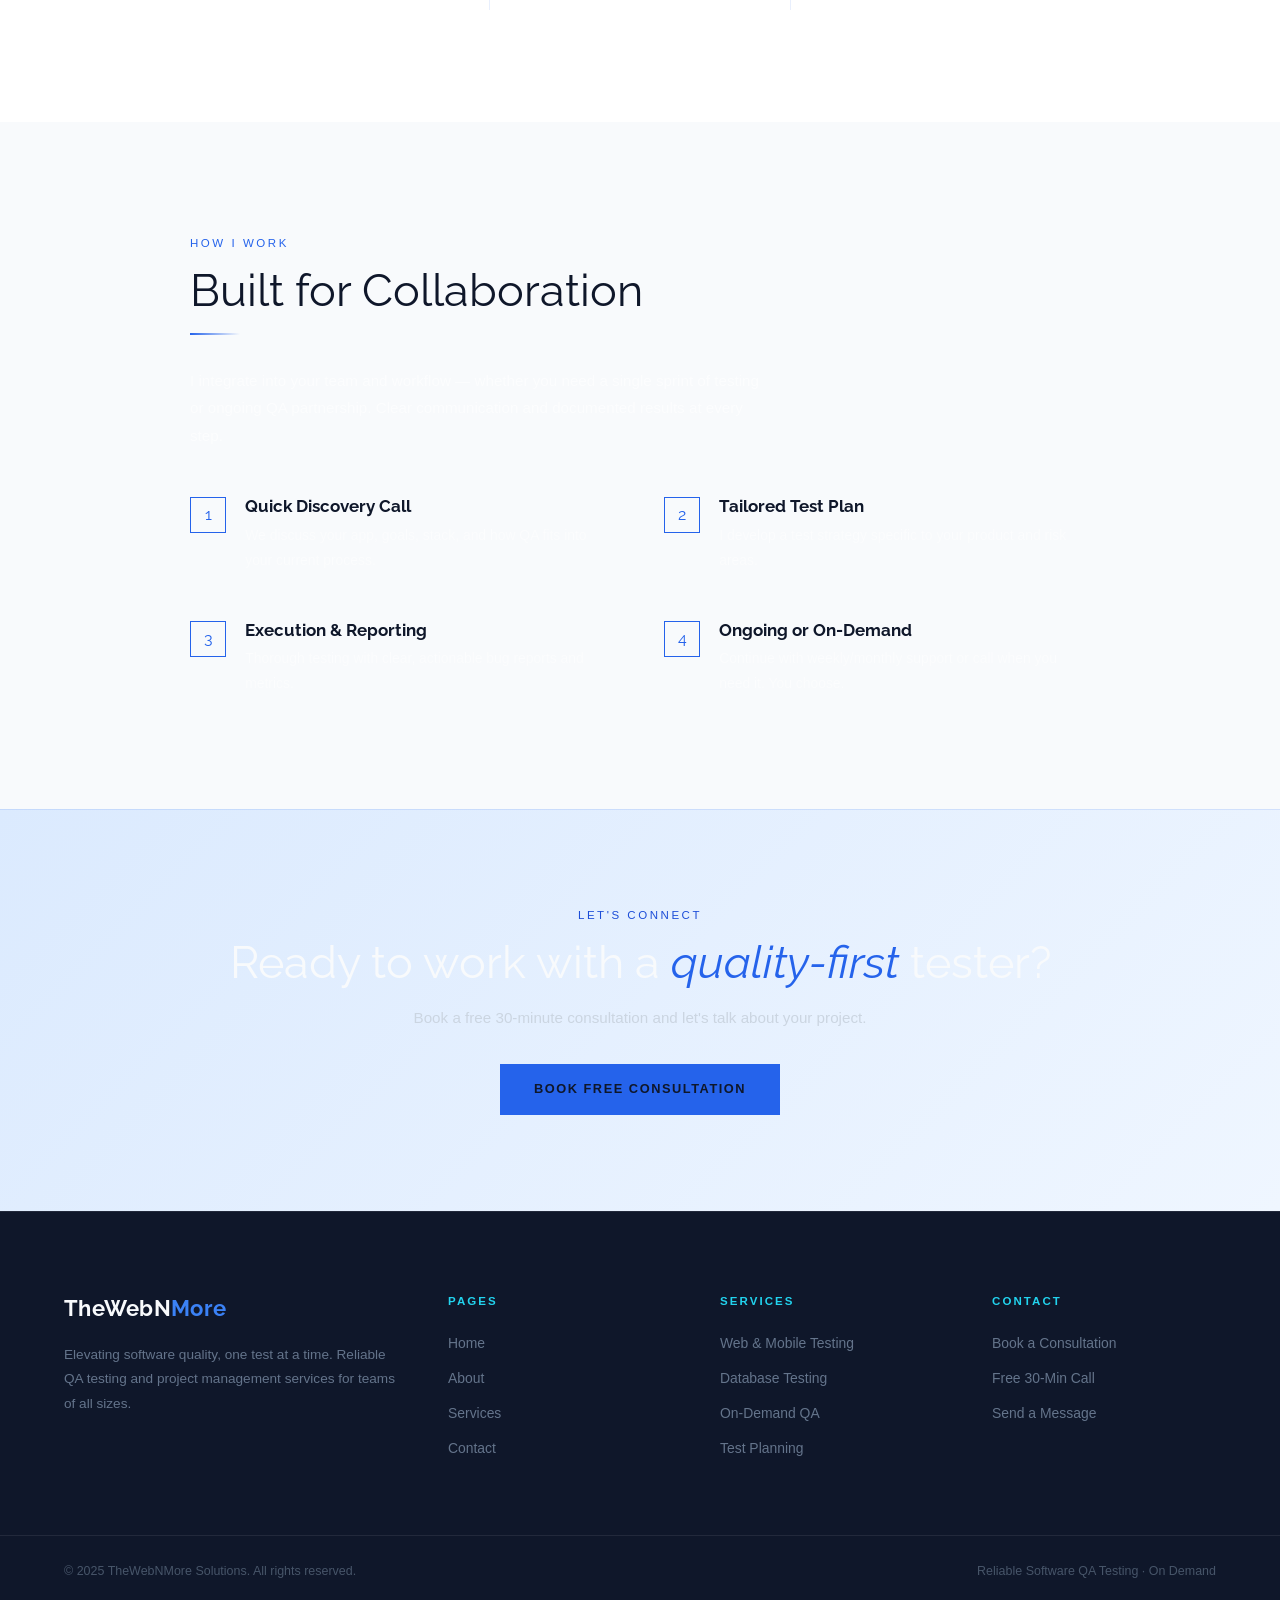
==== commit 58428e7c: "Update website with latest changes" ====
--- a/about.html
+++ b/about.html
@@ -2,11 +2,14 @@
 <html lang="en">
 <head>
   <meta charset="UTF-8"/>
+  <meta http-equiv="Cache-Control" content="no-cache, no-store, must-revalidate"/>
+  <meta http-equiv="Pragma" content="no-cache"/>
+  <meta http-equiv="Expires" content="0"/>
   <meta name="viewport" content="width=device-width, initial-scale=1.0"/>
   <title>About | TheWebNMore Solutions</title>
   <meta name="description" content="20+ years of software QA experience across healthcare, education, biotech, e-Commerce, gaming and more."/>
   <link href="https://fonts.googleapis.com/css2?family=Raleway:ital,wght@0,300;0,400;0,600;0,700;1,300;1,400&family=Work+Sans:wght@300;400;500;600&display=swap" rel="stylesheet"/>
-  <link rel="stylesheet" href="style.css"/>
+  <link rel="stylesheet" href="style.css?v=20250304"/>
   <style>
 
     /* ── BIO SECTION ── */
@@ -24,7 +27,7 @@
     }
     .bio-badge .big-num {
       font-family: 'Raleway', sans-serif;
-      font-size: 5rem; font-weight: 300; color: var(--blue); line-height: 1;
+      font-size: 5rem; font-weight: 300; color: #2563EB; line-height: 1;
     }
     .bio-badge .big-label { font-size: 0.8rem; letter-spacing: 0.1em; text-transform: uppercase; color: #475569; }
     .bio-stats { margin-top: 1.5rem; display: flex; flex-direction: column; gap: 1px; }
@@ -39,7 +42,7 @@
     .bio-main h2 { color: #0F172A; margin-bottom: 0.5rem; }
     .bio-main p { margin-bottom: 1.3rem; }
     .quote-block {
-      border-left: 3px solid var(--blue);
+      border-left: 3px solid #2563EB;
       background: #F0F7FF;
       padding: 1.5rem 2rem; margin: 2.5rem 0;
     }
@@ -79,7 +82,7 @@
     #industries { background: #FFFFFF; padding: 7rem 5%; }
     .ind-grid {
       display: grid; grid-template-columns: repeat(3, 1fr);
-      gap: 1px; background: var(--border-grey);
+      gap: 1px; background: rgba(37,99,235,0.10);
       margin-top: 3rem; max-width: 900px;
     }
     .ind-card {
@@ -94,16 +97,16 @@
     /* ── COLLABORATION ── */
     #collab { background: #F8FAFC; padding: 7rem 5%; }
     .collab-inner { max-width: 900px; margin: 0 auto; }
-    #collab .eyebrow { color: var(--blue); }
+    #collab .eyebrow { color: #2563EB; }
     #collab h2 { color: #0F172A; }
-    #collab .divider { background: linear-gradient(90deg, var(--blue), transparent); }
+    #collab .divider { background: linear-gradient(90deg, #2563EB, transparent); }
     .collab-grid { display: grid; grid-template-columns: 1fr 1fr; gap: 3rem; margin-top: 3rem; }
     .collab-item { display: flex; gap: 1.2rem; }
     .collab-dot {
       width: 36px; height: 36px; flex-shrink: 0;
-      border: 1px solid var(--blue);
+      border: 1px solid #2563EB;
       display: flex; align-items: center; justify-content: center;
-      font-family: 'Raleway', sans-serif; font-size: 1rem; color: var(--blue);
+      font-family: 'Raleway', sans-serif; font-size: 1rem; color: #2563EB;
     }
     .collab-item h4 { font-family: 'Raleway', sans-serif; font-size: 1.05rem; color: #0F172A; margin-bottom: 0.4rem; }
     .collab-item p { font-size: 0.87rem; color: rgba(255,255,255,0.5); margin: 0; }
@@ -111,11 +114,11 @@
     /* ── CTA ── */
     .about-cta {
       background: linear-gradient(135deg, #DBEAFE, #EFF6FF);
-      border-top: 1px solid var(--border);
+      border-top: 1px solid rgba(37,99,235,0.15);
       padding: 6rem 5%; text-align: center;
     }
     .about-cta h2 { color: #F8FAFC; }
-    .about-cta h2 span { color: var(--blue); font-style: italic; }
+    .about-cta h2 span { color: #2563EB; font-style: italic; }
     .about-cta p { color: #CBD5E1; margin: 1rem auto 2rem; max-width: 520px; }
 
     @media (max-width: 900px) {
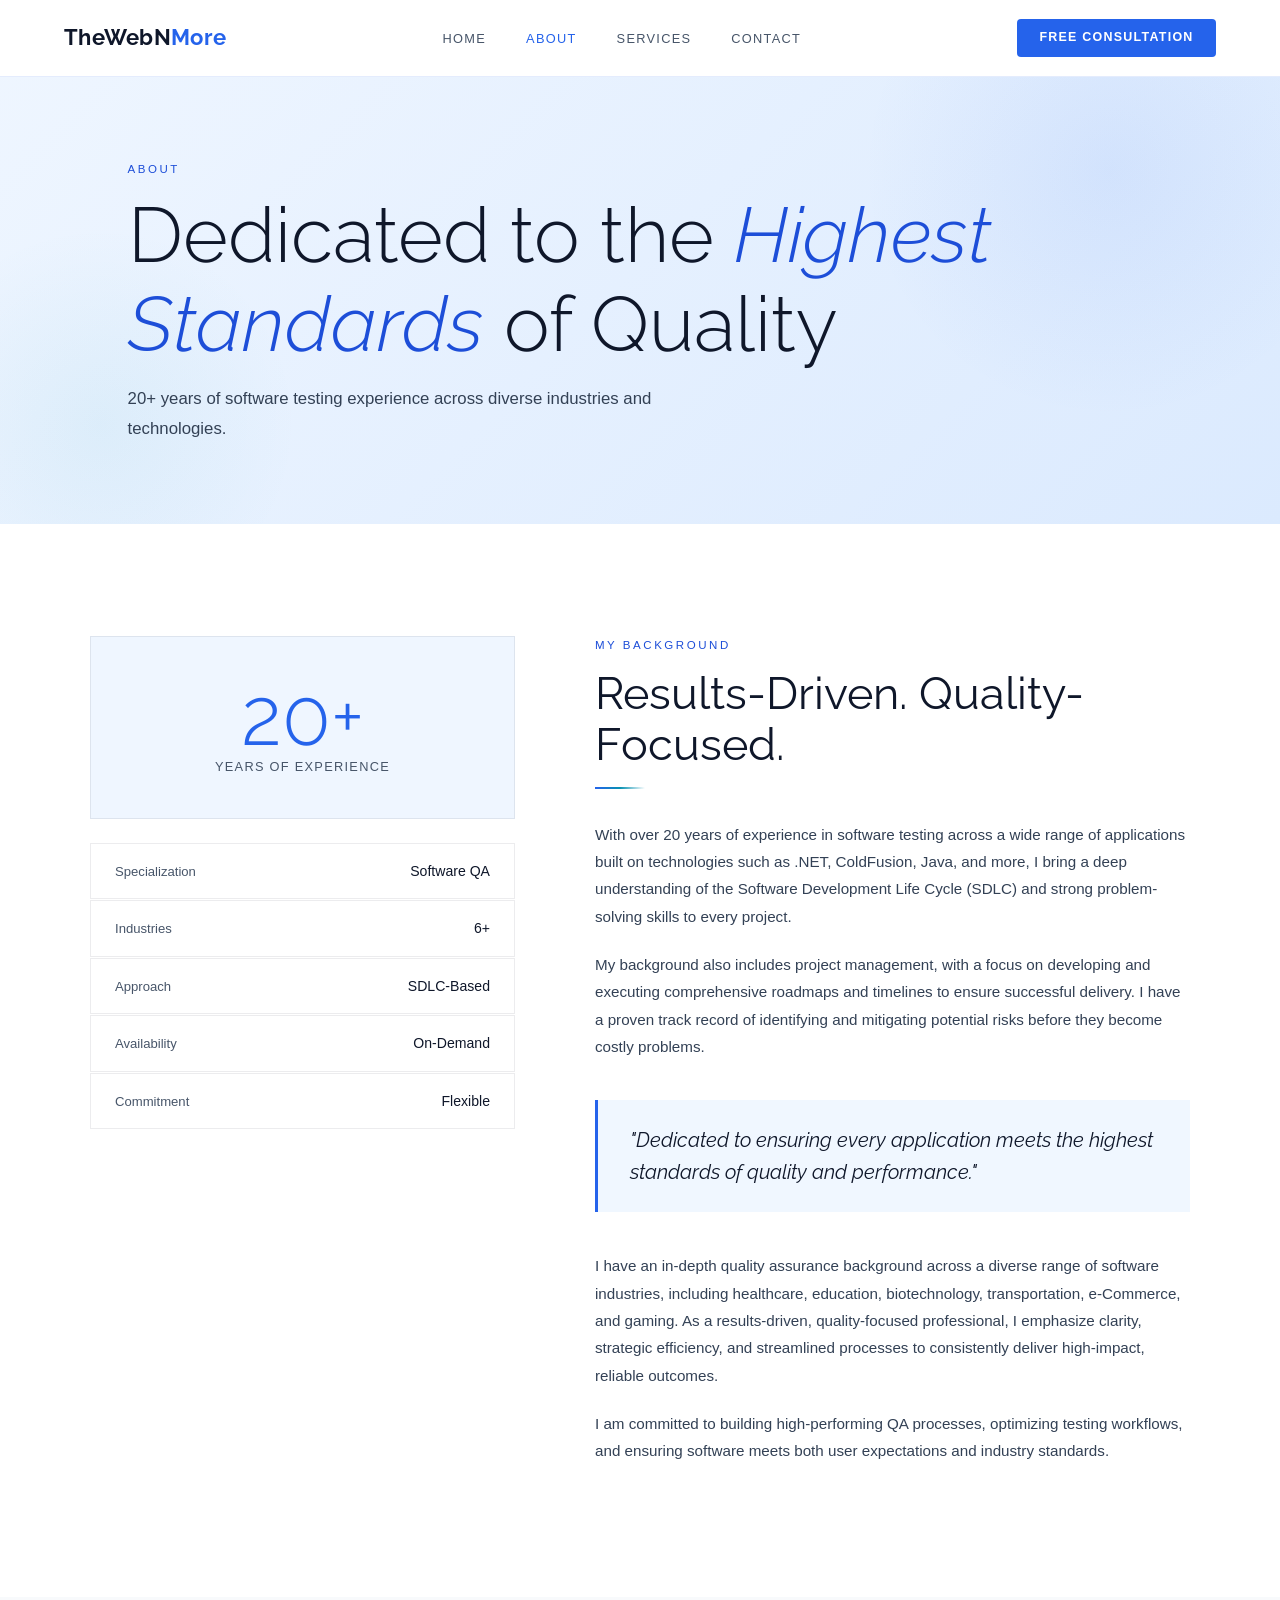
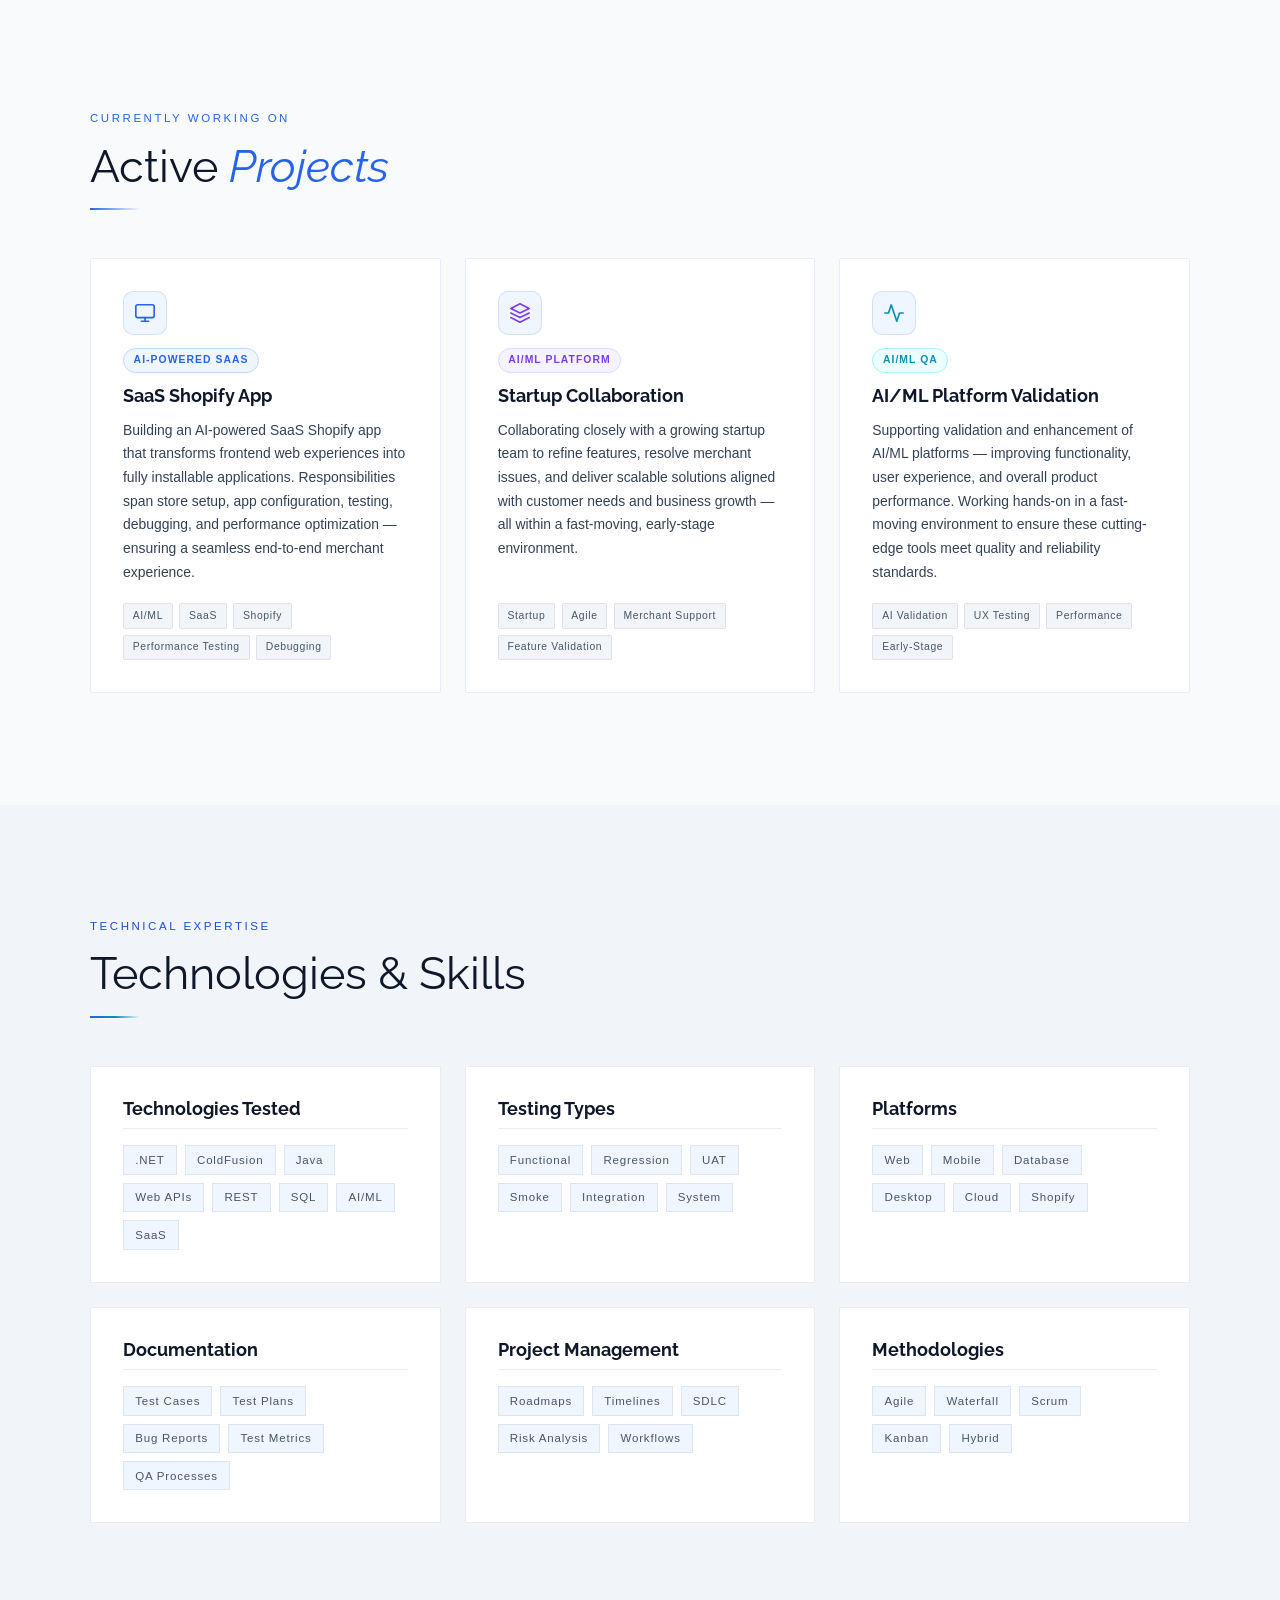
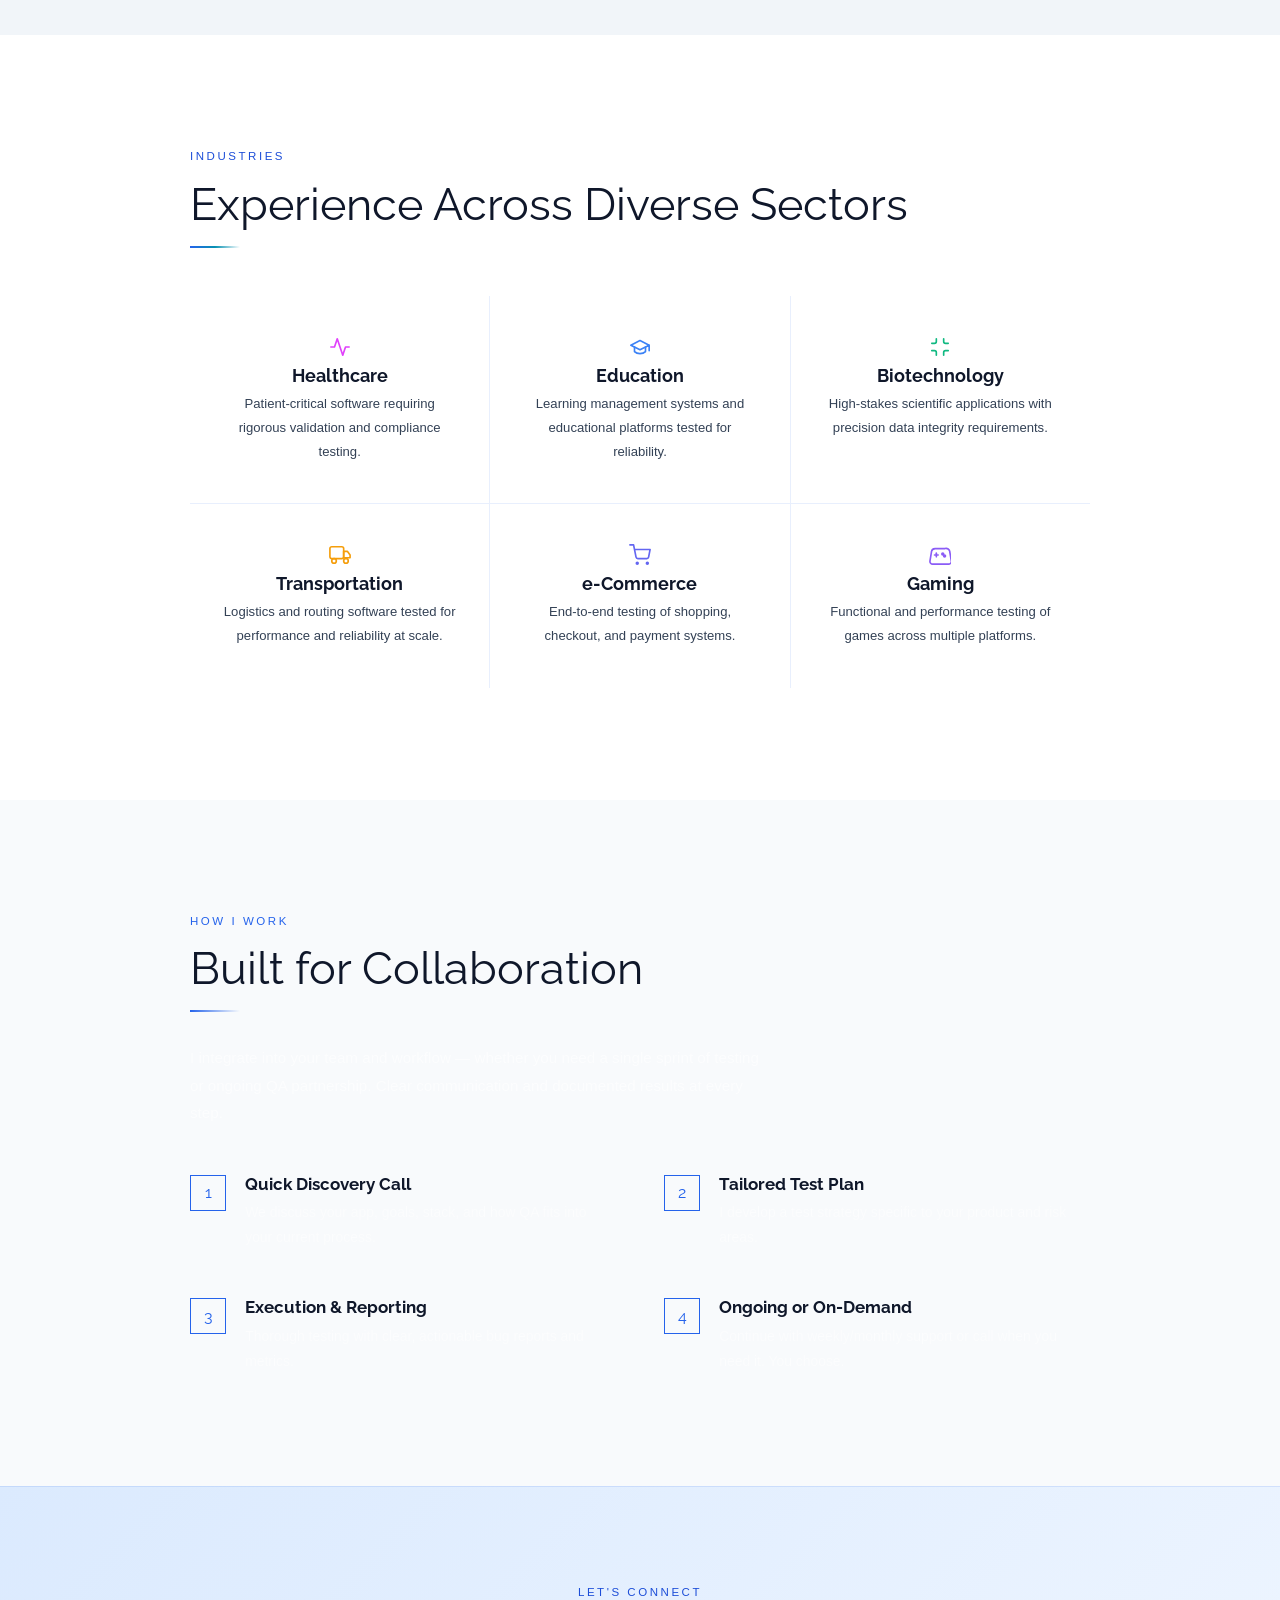
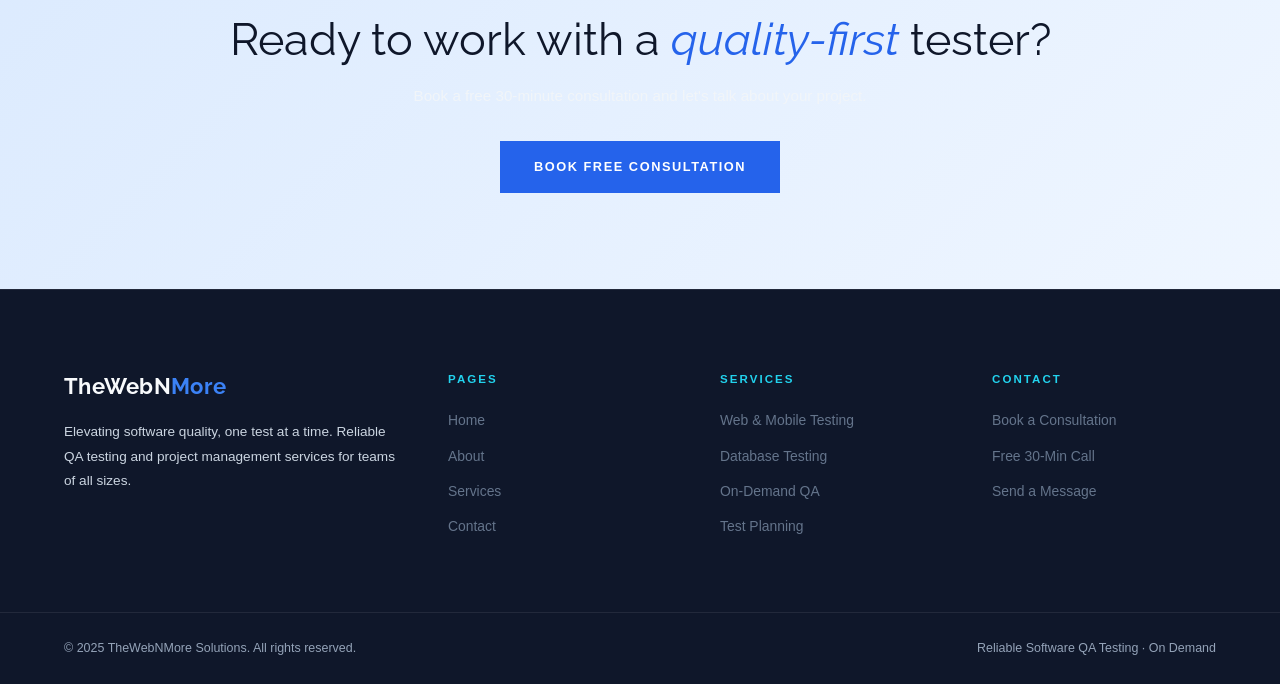
==== commit 8e7cba5b: "updated" ====
--- a/about.html
+++ b/about.html
@@ -120,6 +120,57 @@
     .about-cta h2 { color: #F8FAFC; }
     .about-cta h2 span { color: #2563EB; font-style: italic; }
     .about-cta p { color: #CBD5E1; margin: 1rem auto 2rem; max-width: 520px; }
+
+
+    /* ── CURRENT WORK ── */
+    #current-work { background: #F8FAFC; padding: 7rem 5%; }
+    .cw-inner { max-width: 1100px; margin: 0 auto; }
+    #current-work .eyebrow { color: #2563EB; }
+    .cw-grid {
+      display: grid; grid-template-columns: repeat(3, 1fr);
+      gap: 1.5rem; margin-top: 3rem;
+    }
+    .cw-card {
+      background: #FFFFFF;
+      border: 1px solid rgba(37,99,235,0.12);
+      padding: 2rem;
+      border-radius: 2px;
+      display: flex; flex-direction: column; gap: 0.8rem;
+      transition: border-color 0.3s, box-shadow 0.3s, transform 0.3s;
+    }
+    .cw-card:hover {
+      border-color: #2563EB;
+      box-shadow: 0 8px 30px rgba(37,99,235,0.1);
+      transform: translateY(-3px);
+    }
+    .cw-badge {
+      width: 44px; height: 44px;
+      background: #EFF6FF; border: 1px solid rgba(37,99,235,0.15);
+      display: flex; align-items: center; justify-content: center;
+      border-radius: 10px; flex-shrink: 0;
+    }
+    .cw-tag {
+      display: inline-block;
+      font-size: 0.65rem; font-weight: 700; letter-spacing: 0.1em;
+      text-transform: uppercase; color: #2563EB;
+      background: #EFF6FF; border: 1px solid #BFDBFE;
+      padding: 0.2rem 0.6rem; border-radius: 100px;
+      width: fit-content;
+    }
+    .cw-card h4 {
+      font-family: 'Raleway', sans-serif;
+      font-size: 1.1rem; color: #0F172A; font-weight: 700; margin: 0;
+    }
+    .cw-card p {
+      font-size: 0.87rem; color: #334155; line-height: 1.7; margin: 0; flex-grow: 1;
+    }
+    .cw-chips { display: flex; flex-wrap: wrap; gap: 0.4rem; margin-top: 0.4rem; }
+    .cw-chips span {
+      font-size: 0.65rem; letter-spacing: 0.06em;
+      background: #F1F5F9; border: 1px solid rgba(15,23,42,0.08);
+      color: #475569; padding: 0.2rem 0.55rem; border-radius: 2px;
+    }
+    @media (max-width: 900px) { .cw-grid { grid-template-columns: 1fr; } }
 
     @media (max-width: 900px) {
       .bio-grid { grid-template-columns: 1fr; }
@@ -153,7 +204,7 @@
 <div class="page-hero">
   <div class="page-hero-content container">
     <span class="eyebrow">About</span>
-    <h1>Dedicated to the <em>Highest Standards</em><br>of Quality</h1>
+    <h1>Dedicated to the <em>Highest Standards</em>&nbsp;of Quality</h1>
     <p>20+ years of software testing experience across diverse industries and technologies.</p>
   </div>
 </div>
@@ -223,6 +274,54 @@
   </div>
 </section>
 
+<!-- CURRENT WORK -->
+<section id="current-work">
+  <div class="cw-inner">
+    <span class="eyebrow">Currently Working On</span>
+    <h2 style="color:#0F172A;">Active <span style="color:#2563EB;font-style:italic;">Projects</span></h2>
+    <div class="divider" style="background:linear-gradient(90deg,#2563EB,transparent);"></div>
+    <div class="cw-grid">
+
+      <div class="cw-card fade-up">
+        <div class="cw-badge">
+          <svg xmlns="http://www.w3.org/2000/svg" width="22" height="22" viewBox="0 0 24 24" fill="none" stroke="#2563EB" stroke-width="1.8" stroke-linecap="round" stroke-linejoin="round"><rect x="2" y="3" width="20" height="14" rx="2"/><path d="M8 21h8M12 17v4"/></svg>
+        </div>
+        <div class="cw-tag">AI-Powered SaaS</div>
+        <h4>SaaS Shopify App</h4>
+        <p>Building an AI-powered SaaS Shopify app that transforms frontend web experiences into fully installable applications. Responsibilities span store setup, app configuration, testing, debugging, and performance optimization — ensuring a seamless end-to-end merchant experience.</p>
+        <div class="cw-chips">
+          <span>AI/ML</span><span>SaaS</span><span>Shopify</span><span>Performance Testing</span><span>Debugging</span>
+        </div>
+      </div>
+
+      <div class="cw-card fade-up">
+        <div class="cw-badge">
+          <svg xmlns="http://www.w3.org/2000/svg" width="22" height="22" viewBox="0 0 24 24" fill="none" stroke="#7C3AED" stroke-width="1.8" stroke-linecap="round" stroke-linejoin="round"><path d="M12 2L2 7l10 5 10-5-10-5z"/><path d="M2 17l10 5 10-5"/><path d="M2 12l10 5 10-5"/></svg>
+        </div>
+        <div class="cw-tag" style="background:#F5F3FF;color:#7C3AED;border-color:#DDD6FE;">AI/ML Platform</div>
+        <h4>Startup Collaboration</h4>
+        <p>Collaborating closely with a growing startup team to refine features, resolve merchant issues, and deliver scalable solutions aligned with customer needs and business growth — all within a fast-moving, early-stage environment.</p>
+        <div class="cw-chips">
+          <span>Startup</span><span>Agile</span><span>Merchant Support</span><span>Feature Validation</span>
+        </div>
+      </div>
+
+      <div class="cw-card fade-up">
+        <div class="cw-badge">
+          <svg xmlns="http://www.w3.org/2000/svg" width="22" height="22" viewBox="0 0 24 24" fill="none" stroke="#0891B2" stroke-width="1.8" stroke-linecap="round" stroke-linejoin="round"><polyline points="22 12 18 12 15 21 9 3 6 12 2 12"/></svg>
+        </div>
+        <div class="cw-tag" style="background:#ECFEFF;color:#0891B2;border-color:#A5F3FC;">AI/ML QA</div>
+        <h4>AI/ML Platform Validation</h4>
+        <p>Supporting validation and enhancement of AI/ML platforms — improving functionality, user experience, and overall product performance. Working hands-on in a fast-moving environment to ensure these cutting-edge tools meet quality and reliability standards.</p>
+        <div class="cw-chips">
+          <span>AI Validation</span><span>UX Testing</span><span>Performance</span><span>Early-Stage</span>
+        </div>
+      </div>
+
+    </div>
+  </div>
+</section>
+
 <!-- EXPERTISE -->
 <section id="expertise">
   <div class="expertise-inner">
@@ -239,6 +338,8 @@
           <span class="exp-tag">Web APIs</span>
           <span class="exp-tag">REST</span>
           <span class="exp-tag">SQL</span>
+          <span class="exp-tag">AI/ML</span>
+          <span class="exp-tag">SaaS</span>
         </div>
       </div>
       <div class="exp-card fade-up">
@@ -260,6 +361,7 @@
           <span class="exp-tag">Database</span>
           <span class="exp-tag">Desktop</span>
           <span class="exp-tag">Cloud</span>
+          <span class="exp-tag">Shopify</span>
         </div>
       </div>
       <div class="exp-card fade-up">
@@ -304,32 +406,32 @@
     <div class="divider"></div>
     <div class="ind-grid fade-up">
       <div class="ind-card">
-        <span class="ind-icon">🏥</span>
+        <svg xmlns="http://www.w3.org/2000/svg" width="22" height="22" viewBox="0 0 24 24" fill="none" stroke="#E040FB" stroke-width="1.8" stroke-linecap="round" stroke-linejoin="round"><path d="M22 12h-4l-3 9L9 3l-3 9H2"/></svg>
         <h4>Healthcare</h4>
         <p>Patient-critical software requiring rigorous validation and compliance testing.</p>
       </div>
       <div class="ind-card">
-        <span class="ind-icon">🎓</span>
+        <svg xmlns="http://www.w3.org/2000/svg" width="22" height="22" viewBox="0 0 24 24" fill="none" stroke="#3B82F6" stroke-width="1.8" stroke-linecap="round" stroke-linejoin="round"><path d="M22 10v6M2 10l10-5 10 5-10 5z"/><path d="M6 12v5c3 3 9 3 12 0v-5"/></svg>
         <h4>Education</h4>
         <p>Learning management systems and educational platforms tested for reliability.</p>
       </div>
       <div class="ind-card">
-        <span class="ind-icon">🧬</span>
+        <svg xmlns="http://www.w3.org/2000/svg" width="22" height="22" viewBox="0 0 24 24" fill="none" stroke="#10B981" stroke-width="1.8" stroke-linecap="round" stroke-linejoin="round"><path d="M8 3v3a2 2 0 0 1-2 2H3"/><path d="M21 8h-3a2 2 0 0 1-2-2V3"/><path d="M3 16h3a2 2 0 0 1 2 2v3"/><path d="M16 21v-3a2 2 0 0 1 2-2h3"/></svg>
         <h4>Biotechnology</h4>
         <p>High-stakes scientific applications with precision data integrity requirements.</p>
       </div>
       <div class="ind-card">
-        <span class="ind-icon">🚌</span>
+        <svg xmlns="http://www.w3.org/2000/svg" width="22" height="22" viewBox="0 0 24 24" fill="none" stroke="#F59E0B" stroke-width="1.8" stroke-linecap="round" stroke-linejoin="round"><rect x="1" y="3" width="15" height="13" rx="2"/><path d="M16 8h4l3 4v3h-7V8z"/><circle cx="5.5" cy="18.5" r="2.5"/><circle cx="18.5" cy="18.5" r="2.5"/></svg>
         <h4>Transportation</h4>
         <p>Logistics and routing software tested for performance and reliability at scale.</p>
       </div>
       <div class="ind-card">
-        <span class="ind-icon">🛒</span>
+        <svg xmlns="http://www.w3.org/2000/svg" width="22" height="22" viewBox="0 0 24 24" fill="none" stroke="#6366F1" stroke-width="1.8" stroke-linecap="round" stroke-linejoin="round"><circle cx="9" cy="21" r="1"/><circle cx="20" cy="21" r="1"/><path d="M1 1h4l2.68 13.39a2 2 0 0 0 2 1.61h9.72a2 2 0 0 0 2-1.61L23 6H6"/></svg>
         <h4>e-Commerce</h4>
         <p>End-to-end testing of shopping, checkout, and payment systems.</p>
       </div>
       <div class="ind-card">
-        <span class="ind-icon">🎮</span>
+        <svg xmlns="http://www.w3.org/2000/svg" width="22" height="22" viewBox="0 0 24 24" fill="none" stroke="#8B5CF6" stroke-width="1.8" stroke-linecap="round" stroke-linejoin="round"><line x1="6" y1="12" x2="10" y2="12"/><line x1="8" y1="10" x2="8" y2="14"/><circle cx="15" cy="11" r="1" fill="#8B5CF6"/><circle cx="17" cy="13" r="1" fill="#8B5CF6"/><path d="M17.32 5H6.68a4 4 0 0 0-3.978 3.59l-1.657 10a3 3 0 0 0 2.971 3.41h17.37a3 3 0 0 0 2.971-3.41l-1.657-10A4 4 0 0 0 17.32 5z"/></svg>
         <h4>Gaming</h4>
         <p>Functional and performance testing of games across multiple platforms.</p>
       </div>
@@ -384,7 +486,7 @@
 <div class="about-cta">
   <span class="eyebrow">Let's Connect</span>
   <h2>Ready to work with a <span>quality-first</span> tester?</h2>
-  <p>Book a free 30-minute consultation and let's talk about your project.</p>
+  <p style="color:#F1F5F9;">Book a free 30-minute consultation and let's talk about your project.</p>
   <a href="contact.html" class="btn btn-gold">Book Free Consultation</a>
 </div>
 
@@ -393,7 +495,7 @@
   <div class="footer-top">
     <div class="footer-brand">
       <div class="nav-logo">TheWebN<span>More</span></div>
-      <p>Elevating software quality, one test at a time. Reliable QA testing and project management services for teams of all sizes.</p>
+      <p style="color:#CBD5E1;">Elevating software quality, one test at a time. Reliable QA testing and project management services for teams of all sizes.</p>
     </div>
     <div class="footer-col">
       <h5>Pages</h5>
@@ -423,8 +525,8 @@
     </div>
   </div>
   <div class="footer-bottom">
-    <p>© 2025 TheWebNMore Solutions. All rights reserved.</p>
-    <p>Reliable Software QA Testing · On Demand</p>
+    <p style="color:#94A3B8;">© 2025 TheWebNMore Solutions. All rights reserved.</p>
+    <p style="color:#94A3B8;">Reliable Software QA Testing · On Demand</p>
   </div>
 </footer>
 
@@ -435,9 +537,11 @@
   document.getElementById('nav-toggle').addEventListener('click', () => {
     document.getElementById('nav-links').classList.toggle('open');
   });
+  // Add animate class first so elements start hidden, then reveal on scroll
+  document.querySelectorAll('.fade-up').forEach(el => el.classList.add('animate'));
   const obs = new IntersectionObserver(entries => {
     entries.forEach(e => { if (e.isIntersecting) e.target.classList.add('visible'); });
-  }, { threshold: 0.1 });
+  }, { threshold: 0.08 });
   document.querySelectorAll('.fade-up').forEach(el => obs.observe(el));
 </script>
 </body>
--- a/style.css
+++ b/style.css
@@ -23,17 +23,17 @@
 
 body {
   font-family: 'Work Sans', sans-serif;
-  background: var(--bg);
-  color: var(--text);
+  background: #F8FAFC;
+  color: #0F172A;
   overflow-x: hidden;
   line-height: 1.6;
 }
 
-h1, h2, h3, h4 { font-family: 'Raleway', sans-serif; line-height: 1.15; color: #0F172A; }
+h1, h2, h3, h4 { font-family: 'Raleway', sans-serif; line-height: 1.15; color: #0F172A !important; }
 h1 { font-size: clamp(2.6rem, 6vw, 5rem); font-weight: 300; }
 h2 { font-size: clamp(1.8rem, 4vw, 2.8rem); font-weight: 400; }
 h3 { font-size: 1.35rem; font-weight: 600; }
-p  { font-size: 0.95rem; color: #475569; line-height: 1.8; }
+p  { font-size: 0.95rem; color: #334155; line-height: 1.8; }
 
 a { text-decoration: none; color: inherit; }
 
@@ -53,8 +53,9 @@
 }
 .divider.centered { margin: 1rem auto 2rem; }
 
-.fade-up { opacity: 0; transform: translateY(28px); transition: opacity 0.7s ease, transform 0.7s ease; }
-.fade-up.visible { opacity: 1; transform: translateY(0); }
+.fade-up { opacity: 1; transform: translateY(0); transition: opacity 0.7s ease, transform 0.7s ease; }
+.fade-up.animate { opacity: 0; transform: translateY(28px); }
+.fade-up.animate.visible { opacity: 1; transform: translateY(0); }
 
 /* BUTTONS */
 .btn {
@@ -63,10 +64,10 @@
   font-family: 'Work Sans', sans-serif; font-weight: 600;
   transition: all 0.28s; cursor: pointer; border: none;
 }
-.btn-gold { background: var(--blue); color: var(--text); border: 2px solid var(--blue); }
-.btn-gold:hover { background: var(--blue-light); border-color: var(--blue-light); }
-.btn-outline { background: transparent; color: var(--blue); border: 2px solid var(--blue); }
-.btn-outline:hover { background: var(--blue); color: var(--text); }
+.btn-gold { background: #2563EB; color: #FFFFFF; border: 2px solid #2563EB; }
+.btn-gold:hover { background: #1D4ED8; border-color: #1D4ED8; color: #FFFFFF; }
+.btn-outline { background: transparent; color: #2563EB; border: 2px solid #2563EB; }
+.btn-outline:hover { background: #2563EB; color: #FFFFFF; }
 .btn-white { background: #0F172A; color: #F8FAFC; border: 2px solid #0F172A; }
 .btn-white:hover { background: transparent; color: #0F172A; }
 
@@ -75,7 +76,7 @@
   position: fixed; top: 0; left: 0; right: 0; z-index: 200;
   display: flex; align-items: center; justify-content: space-between;
   padding: 1.2rem 5%;
-  background: rgba(255,255,255,0.97);
+  background: #FFFFFF;
   backdrop-filter: blur(20px);
   border-bottom: 1px solid rgba(37,99,235,0.12);
   transition: box-shadow 0.3s;
@@ -98,7 +99,7 @@
 /* PAGE HERO */
 .page-hero {
   padding: 10rem 5% 5rem;
-  background: linear-gradient(135deg, #EFF6FF 0%, #BFDBFE 100%);
+  background: linear-gradient(135deg, #EFF6FF 0%, #DBEAFE 100%);
   position: relative; overflow: hidden;
 }
 .page-hero::before {
@@ -135,7 +136,7 @@
 @media (max-width: 768px) {
   .nav-links, .nav-cta { display: none; }
   .nav-toggle { display: flex; }
-  .nav-links.open { display: flex; flex-direction: column; position: fixed; top: 65px; left: 0; right: 0; background: var(--bg); padding: 2rem 5%; border-bottom: 1px solid rgba(37,99,235,0.12); gap: 1.5rem; z-index: 199; }
+  .nav-links.open { display: flex; flex-direction: column; position: fixed; top: 65px; left: 0; right: 0; background: #F8FAFC; padding: 2rem 5%; border-bottom: 1px solid rgba(37,99,235,0.12); gap: 1.5rem; z-index: 199; }
   .nav-links.open + .nav-cta { display: block; }
   .footer-top { grid-template-columns: 1fr; gap: 2rem; }
 }
